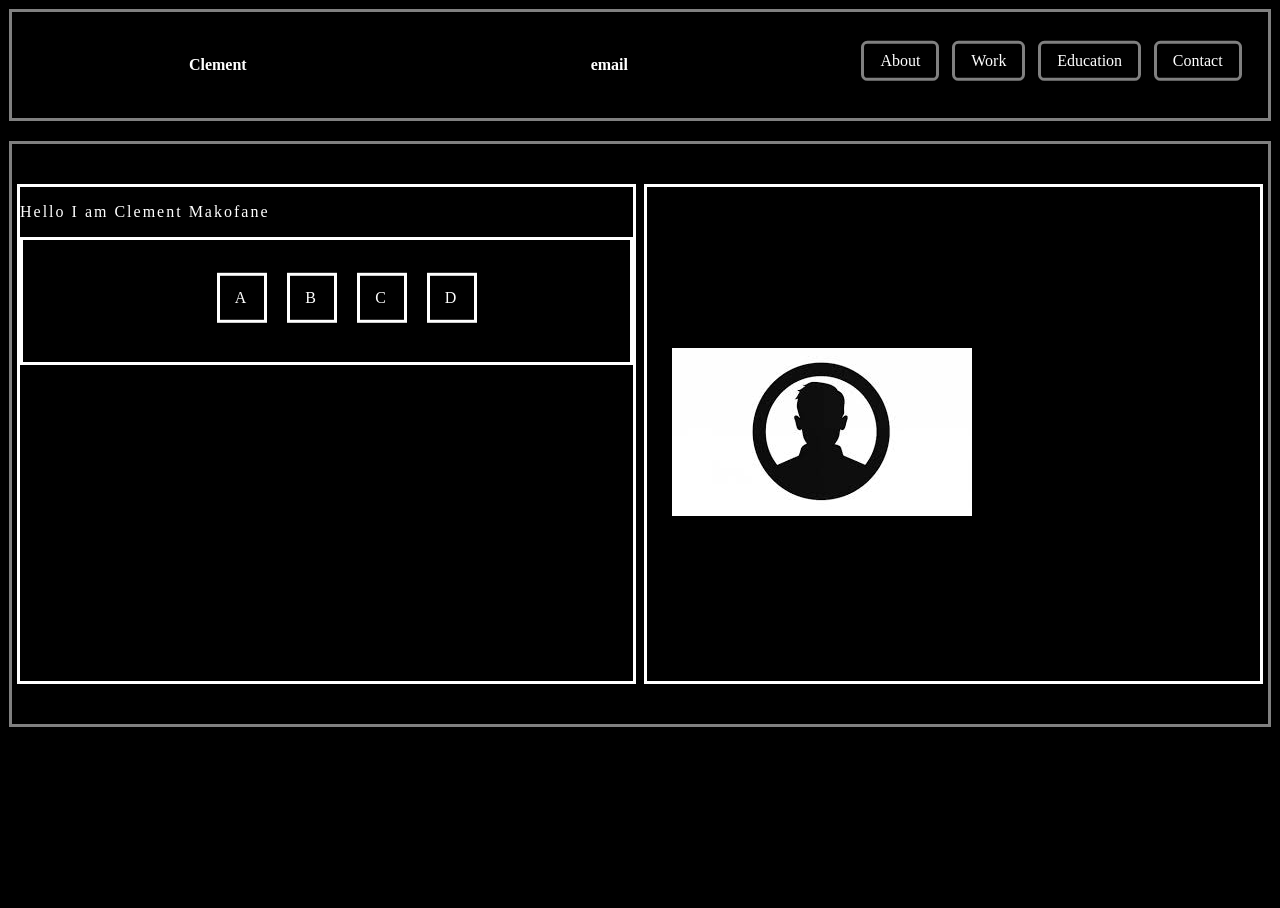
==== pages/index.html @ 089e1543 "updates" ====
<!DOCTYPE html>
<html lang="en">
<head>
    <meta charset="UTF-8">
    <meta name="viewport" content="width=device-width, initial-scale=1.0">
    <link rel="stylesheet" href="/styling/style.css">
    <title>Portfolio&VerticalBar; Home</title>
</head>
<body>
    <!-- Creating a portfolio -->
     <header class="header" id="header">
        <div class="navigations">
            <a id="logo-link" href="">
                <h4>Clement</h4>
            </a>
            <a id="email-link" href="">
                <h4 >email</h4>
            </a>
            <nav id="nav-links">
                <ul>
                    <li><a href="">About</a></li>
                    <li><a href="">Work</a></li>
                    <li><a href="">Education</a></li>
                    <li><a href="">Contact</a></li>
                </ul>
                <img src="" alt="">
            </nav>
            <img src="" alt="">
        </div>
        <div  class="description">
            <div class="left-description">
                <p>
                    <span class="namsdescrip">
                        Hello I am <span class="myName">Clement Makofane</span>
                    </span>
                </p>
                <div class="tech-stack">
                    <ul>
                        <li><a href="">A</a></li>
                        <li><a href="">B</a></li>
                        <li><a href="">C</a></li>
                        <li><a href="">D</a></li>

                    </ul>                   
                </div>
            </div>
            <div class="profiles">
                <img class="profileImage" src="/images/Profile.jpg" alt="proffesional picture of me">
            </div>
       </div>
     </header>
    <script src="/Scripting/script.js"></script>
</body>
</html>
---- styling/style.css ----
* {
    box-sizing: border-box;
}

body {
    /* background:linear-gradient(to bottom, #282626, #000000, #282626); */
    background-color: #000000;
    height: 100vh;
    color: white;
    margin: 0;
    padding: 0;
    font-weight: 200;
    font-family: 'Times New Roman', Times, serif;
    box-sizing: border-box;
    /* transition: all 1s; */
}

/* === SEMATIC LINKS=== */
a {
    color: #fff;
    text-decoration: none;
}


/*=== HEADER  ===*/
.header {
    margin: 0.5em;
    padding: 1px;
    display: block;
}

.navigations {
    display: flex;
    gap: 20px;
    justify-content: center;
    align-items: center;
    box-sizing: border-box;
    border: solid #808080 0.2em;
}
#logo-link, #email-link, #nav-links{
    flex: 1;
    box-sizing: border-box;
    text-align: center;
    /* border: solid #808080 0.2em; */
}
#logo-link {
    padding-left: 20px;
}

#nav-links ul{
    display: flex;
    /* border: solid #808080 0.2em; */
    margin-top: 2em;
    list-style: none;
}
#nav-links ul li {
    box-sizing: border-box;
    border: solid #808080 0.2em;
    border-radius: 0.4em;
    padding: 0.5em 1em;
    margin: 0em 0.4em;
    animation: UpandDown 3s ease-in-out infinite alternate-reverse both;
}
#nav-links ul li:hover {
    background-color: #808080;
    border: solid #ffffff 0.2em;
}

.description {
    display: flex;
    gap: 0.5em;
    justify-content: center;
    align-items: center;
    border: solid #808080 0.2em;
    margin-top: 20px;
    padding: 20px 5px;
}
.left-description {
    flex: 1;
    text-align: justify;
    box-sizing: border-box;
    letter-spacing: 2px;
    border: solid #ffffff 0.2em;
    margin: 20px 0px;
     height: 500px;
}
.profiles {
    flex: 1;
    align-content: center;
    align-items: center;
    justify-items: center;
    box-sizing: border-box;
    height: 500px;
    width: 310px;
    border: solid #ffffff 0.2em;
}
.profiles img {
    margin: 0px 25px;
}

.tech-stack {
    border: solid #ffffff 0.2em;
    text-align: center;
    padding: 20px;
}
.tech-stack ul {
    display: flex;
    gap: 20px;
    justify-content:center;
}

.tech-stack li {
    list-style: none;
    align-content: center;
    width: 50px;
    height: 50px;
    border: solid #ffffff 0.2em;
    animation: UpandDown 1s ease-in-out infinite alternate-reverse both;
}

/* MMedia and Animations */
@keyframes UpandDown {
    0% {
        transform: translateY(-0.2em);
        transition:all 0.4s;
    }
    100% {
        transform: translateY(0.2em);
        transition:all 0.4s;
    }
}
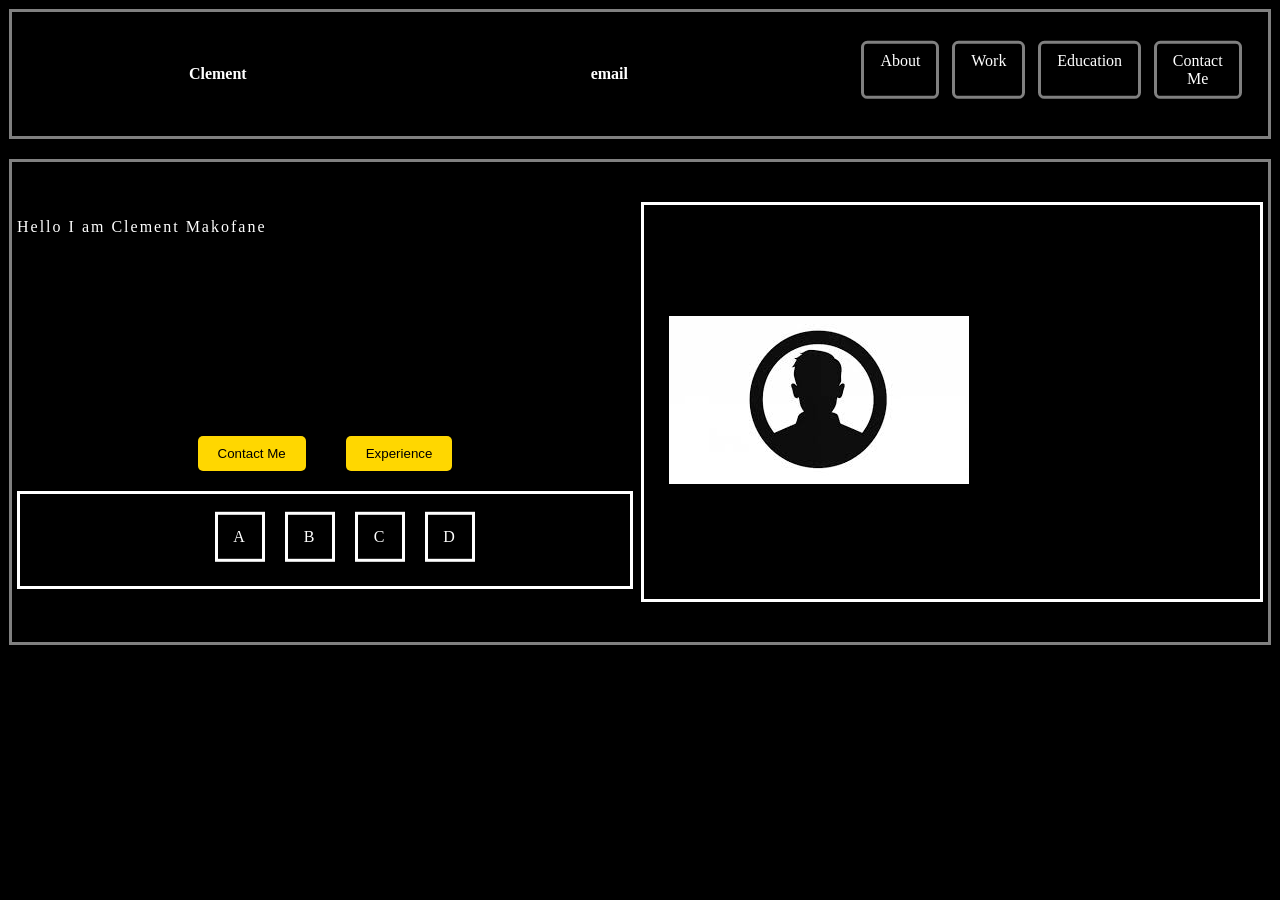
==== commit 6c72cc1a: "adding buttons on header tag" ====
--- a/pages/index.html
+++ b/pages/index.html
@@ -21,7 +21,7 @@
                     <li><a href="">About</a></li>
                     <li><a href="">Work</a></li>
                     <li><a href="">Education</a></li>
-                    <li><a href="">Contact</a></li>
+                    <li><a href="">Contact Me</a></li>
                 </ul>
                 <img src="" alt="">
             </nav>
@@ -34,6 +34,14 @@
                         Hello I am <span class="myName">Clement Makofane</span>
                     </span>
                 </p>
+                <div class="contacts">
+                    <a href="" class="contact-tag">
+                        <button>Contact Me</button>
+                    </a>
+                    <a href="" class="experince-tag">
+                        <button>Experience</button>
+                    </a>
+                </div>
                 <div class="tech-stack">
                     <ul>
                         <li><a href="">A</a></li>
@@ -41,8 +49,9 @@
                         <li><a href="">C</a></li>
                         <li><a href="">D</a></li>
 
-                    </ul>                   
+                    </ul>                
                 </div>
+                
             </div>
             <div class="profiles">
                 <img class="profileImage" src="/images/Profile.jpg" alt="proffesional picture of me">
--- a/styling/style.css
+++ b/styling/style.css
@@ -5,7 +5,7 @@
 body {
     /* background:linear-gradient(to bottom, #282626, #000000, #282626); */
     background-color: #000000;
-    height: 100vh;
+    height: 90vh;
     color: white;
     margin: 0;
     padding: 0;
@@ -36,6 +36,7 @@
     align-items: center;
     box-sizing: border-box;
     border: solid #808080 0.2em;
+    margin-bottom: 0em;
 }
 #logo-link, #email-link, #nav-links{
     flex: 1;
@@ -80,17 +81,32 @@
     text-align: justify;
     box-sizing: border-box;
     letter-spacing: 2px;
-    border: solid #ffffff 0.2em;
+    /* border: solid #ffffff 0.2em; */
     margin: 20px 0px;
-     height: 500px;
+     height: 400px;
 }
+.contacts {
+    width: 100%;
+    margin-top: 200px;
+    display: flex;
+    justify-content: center;
+    gap: 40px
+}
+.contact-tag button, .experince-tag button  {
+    padding: 10px 20px;
+    background: gold;
+    border: none;
+    border-radius: 5px;
+    margin-bottom: 20px;
+}
+
 .profiles {
     flex: 1;
     align-content: center;
     align-items: center;
     justify-items: center;
     box-sizing: border-box;
-    height: 500px;
+    height: 400px;
     width: 310px;
     border: solid #ffffff 0.2em;
 }
@@ -101,7 +117,7 @@
 .tech-stack {
     border: solid #ffffff 0.2em;
     text-align: center;
-    padding: 20px;
+    padding: 5px 20px;
 }
 .tech-stack ul {
     display: flex;
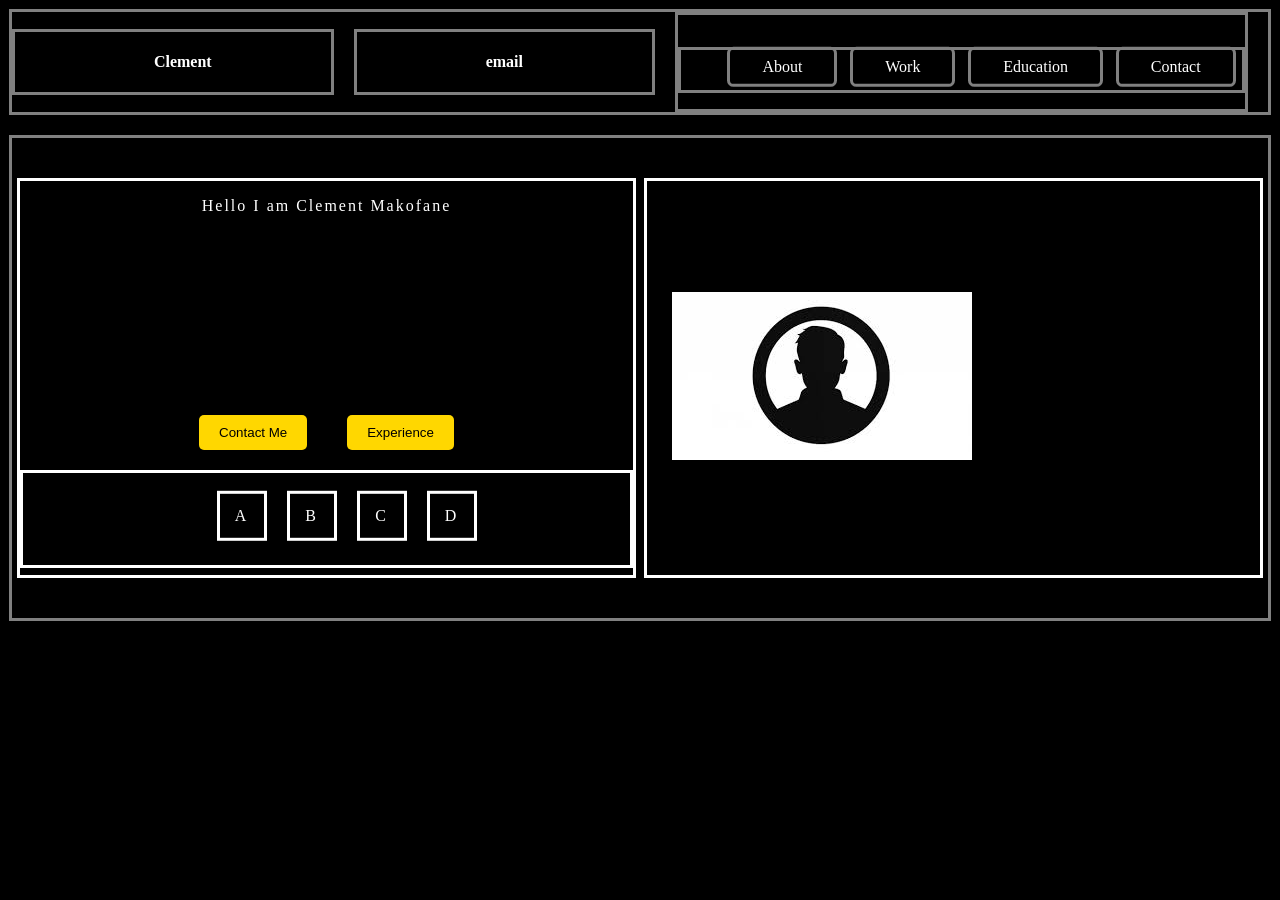
==== commit 9bf522a6: "cha" ====
--- a/pages/index.html
+++ b/pages/index.html
@@ -21,7 +21,7 @@
                     <li><a href="">About</a></li>
                     <li><a href="">Work</a></li>
                     <li><a href="">Education</a></li>
-                    <li><a href="">Contact Me</a></li>
+                    <li><a href="">Contact</a></li>
                 </ul>
                 <img src="" alt="">
             </nav>
--- a/styling/style.css
+++ b/styling/style.css
@@ -40,9 +40,9 @@
 }
 #logo-link, #email-link, #nav-links{
     flex: 1;
-    box-sizing: border-box;
+    /* box-sizing: border-box; */
     text-align: center;
-    /* border: solid #808080 0.2em; */
+    border: solid #808080 0.2em;
 }
 #logo-link {
     padding-left: 20px;
@@ -50,17 +50,20 @@
 
 #nav-links ul{
     display: flex;
-    /* border: solid #808080 0.2em; */
+    border: solid #808080 0.2em;
     margin-top: 2em;
     list-style: none;
 }
 #nav-links ul li {
-    box-sizing: border-box;
+    box-sizing:content-box;
     border: solid #808080 0.2em;
     border-radius: 0.4em;
-    padding: 0.5em 1em;
+    padding: 0.5em 2em;
     margin: 0em 0.4em;
     animation: UpandDown 3s ease-in-out infinite alternate-reverse both;
+}
+#nav-links img {
+    display: none;
 }
 #nav-links ul li:hover {
     background-color: #808080;
@@ -81,9 +84,12 @@
     text-align: justify;
     box-sizing: border-box;
     letter-spacing: 2px;
-    /* border: solid #ffffff 0.2em; */
+    border: solid #ffffff 0.2em;
     margin: 20px 0px;
      height: 400px;
+}
+.left-description p {
+    text-align: center;
 }
 .contacts {
     width: 100%;
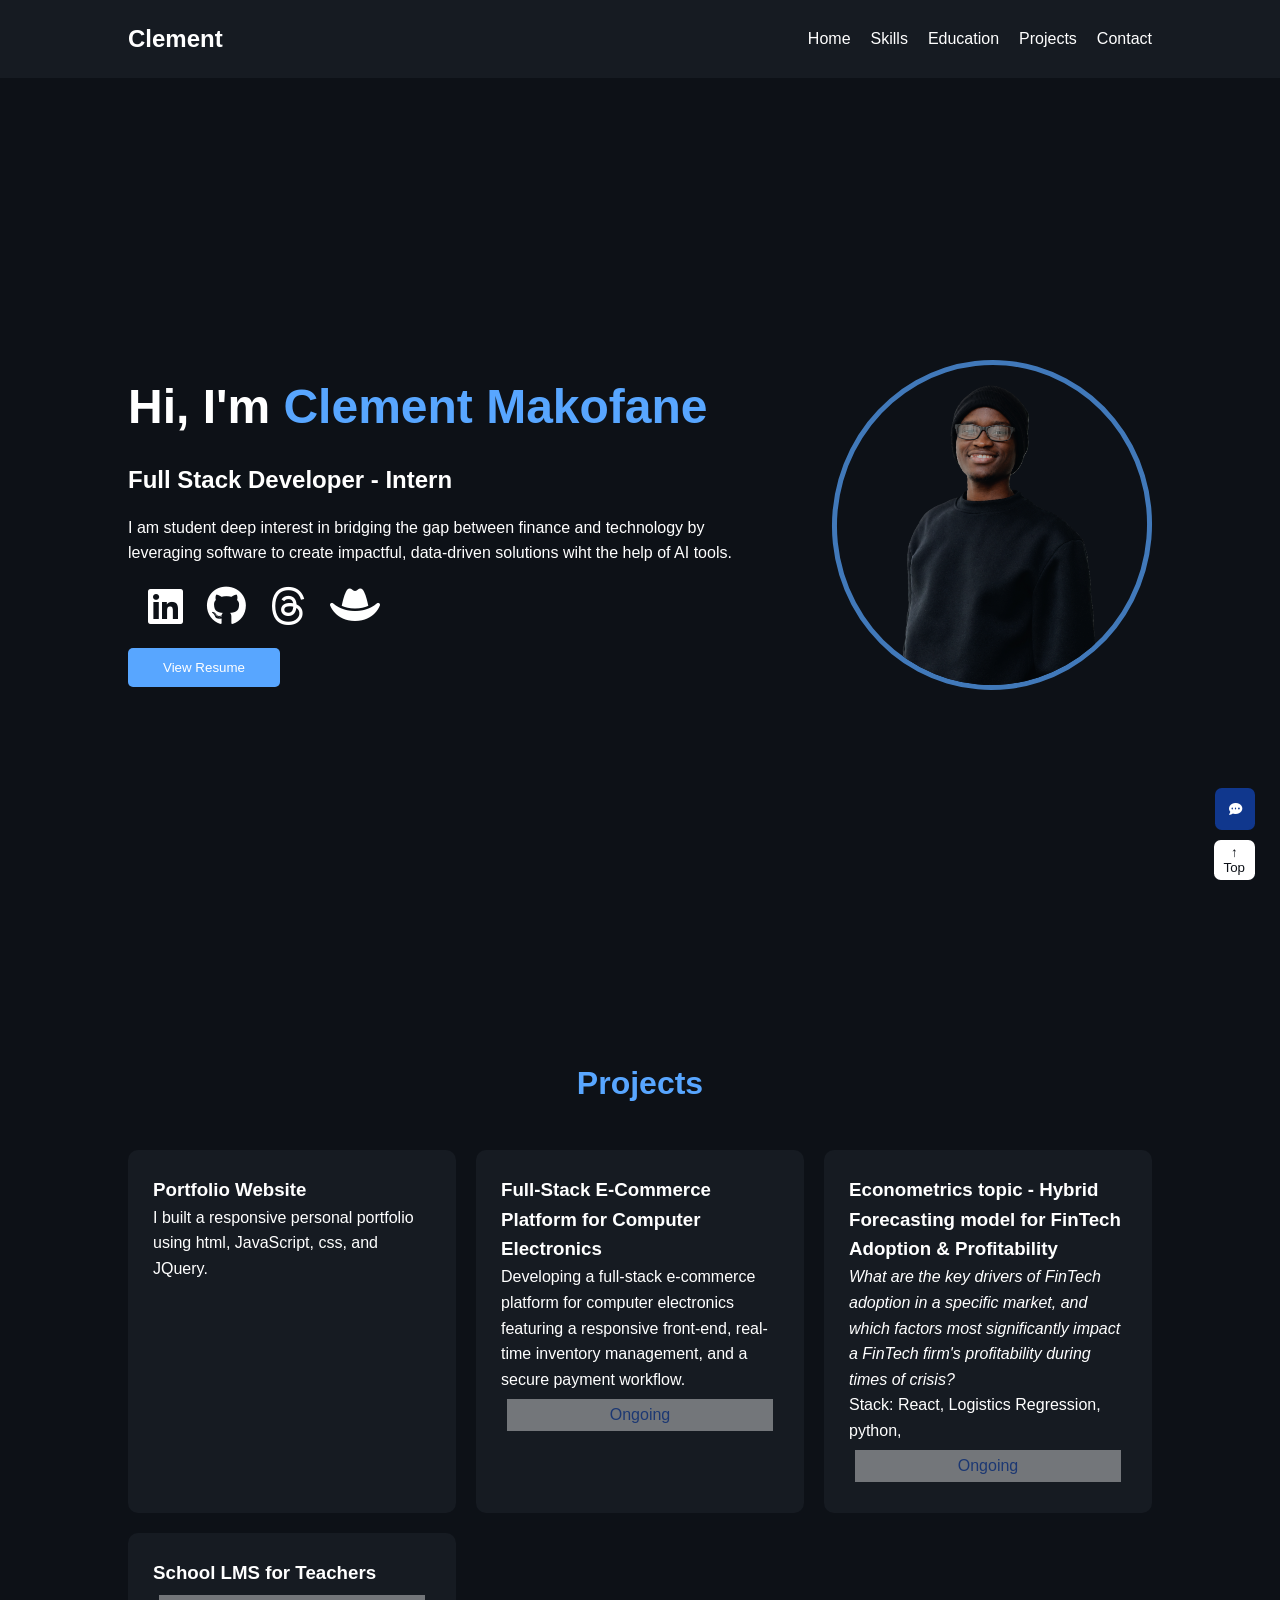
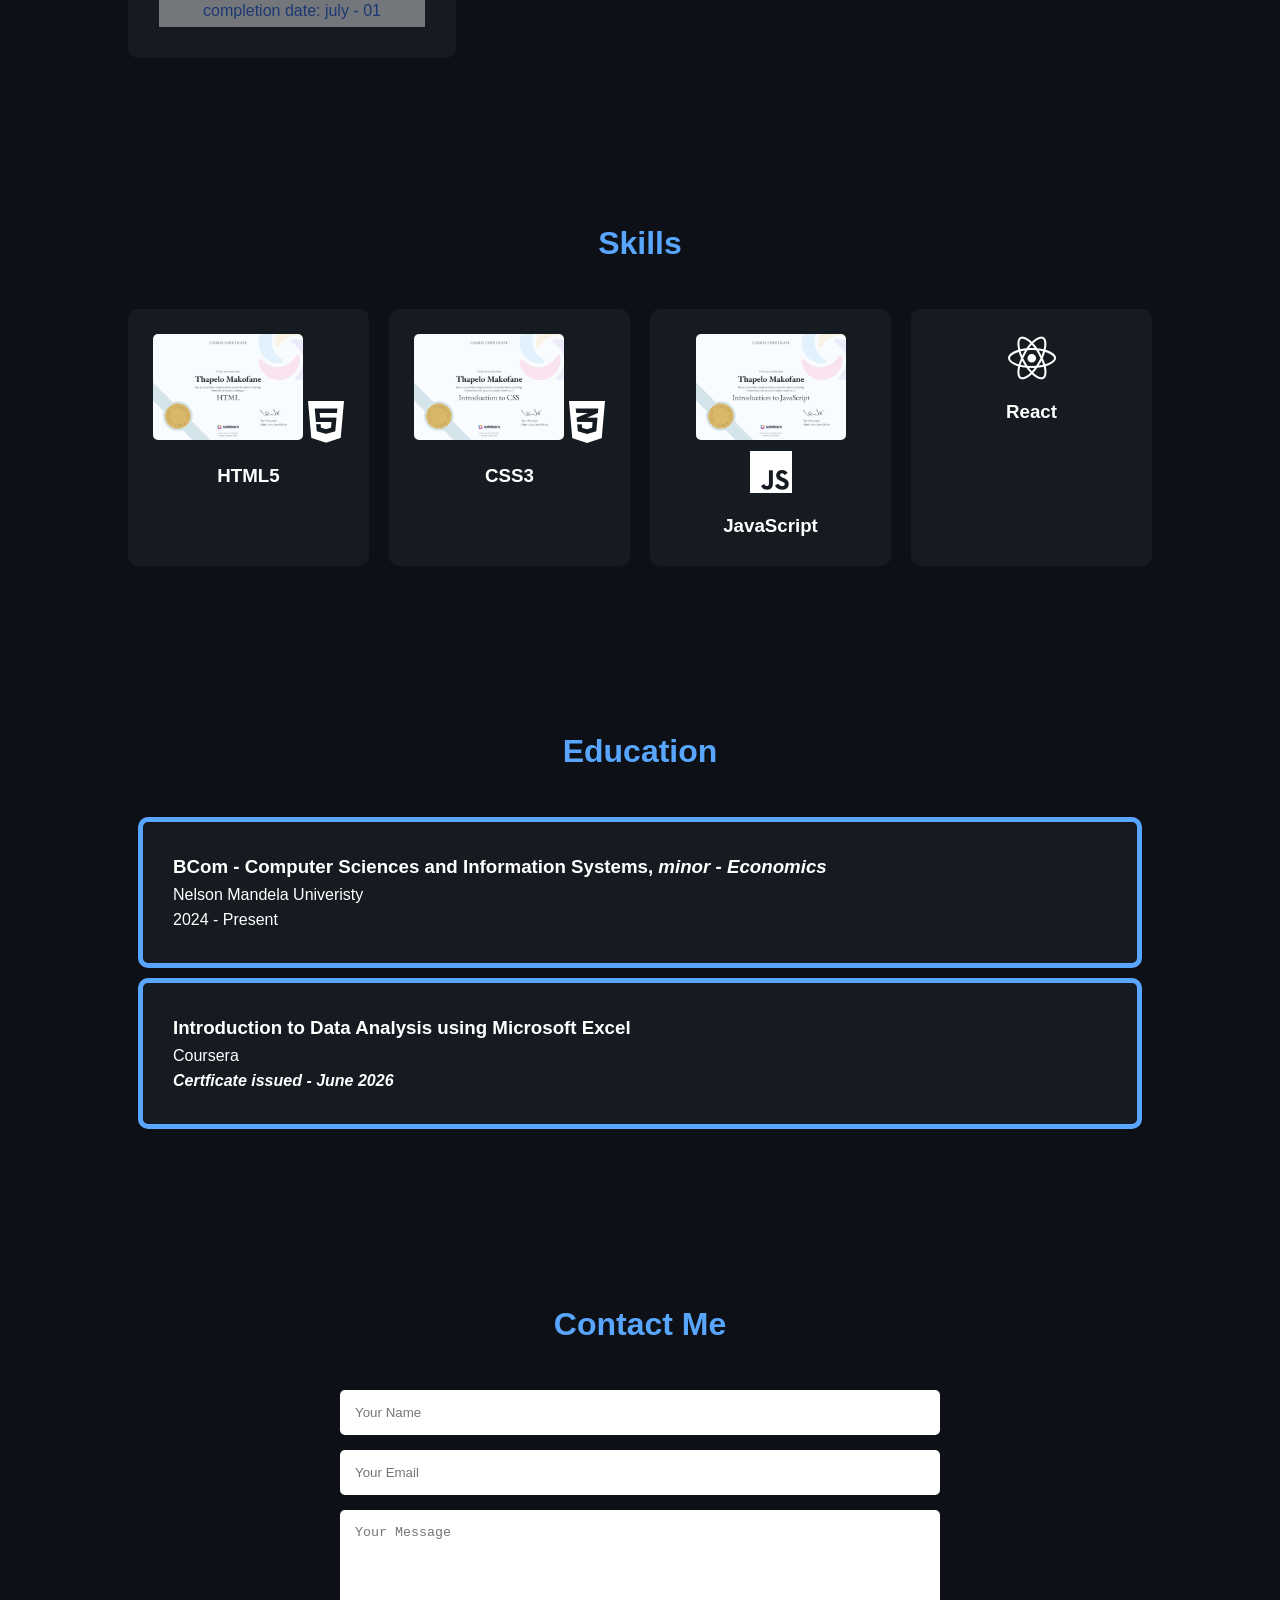
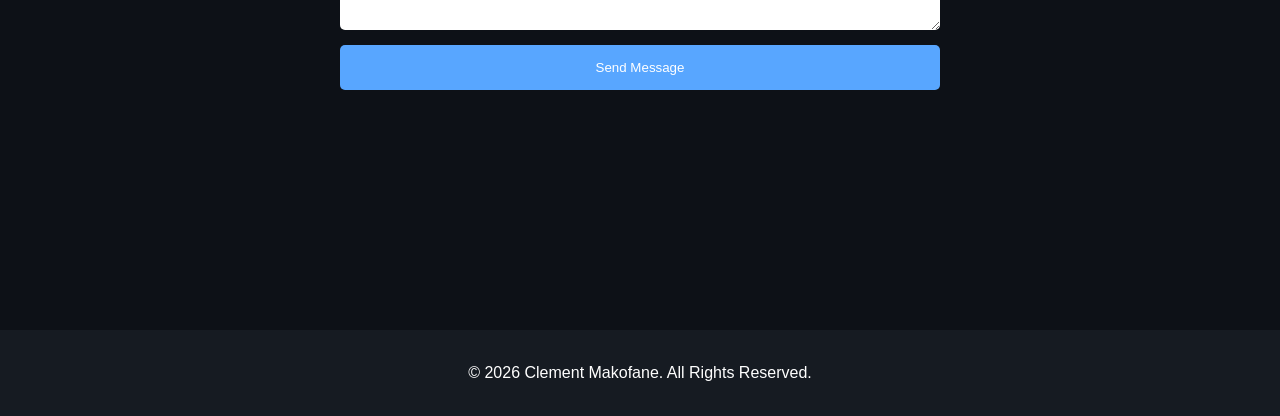
==== commit 5d5e0066: "Initial commit - Fresh start" ====
--- a/pages/index.html
+++ b/pages/index.html
@@ -1,63 +1,275 @@
 <!DOCTYPE html>
 <html lang="en">
 <head>
+    <!-- ========================================
+         META DATA
+    ========================================= -->
     <meta charset="UTF-8">
     <meta name="viewport" content="width=device-width, initial-scale=1.0">
     <link rel="stylesheet" href="/styling/style.css">
-    <title>Portfolio&VerticalBar; Home</title>
+    <link rel="stylesheet" href="https://cdnjs.cloudflare.com/ajax/libs/font-awesome/6.7.2/css/all.min.css">
+    <title>Clement Makofane | Portfolio</title>
+    
 </head>
-<body>
-    <!-- Creating a portfolio -->
-     <header class="header" id="header">
-        <div class="navigations">
-            <a id="logo-link" href="">
-                <h4>Clement</h4>
+<body class="top">
+    <header class="header">
+
+        <nav class="navbar">
+
+            <div class="logo">
+                Clement
+            </div>
+
+            <ul class="nav-links">
+                <li><a href="#hero">Home</a></li>
+                <li><a href="#skills">Skills</a></li>
+                <li><a href="#education">Education</a></li>
+                <li><a href="#projects">Projects</a></li>
+                <li><a href="#contact">Contact</a></li>
+            </ul>
+
+        </nav>
+
+    </header>
+
+
+    <!-- == HERO SECTION == -->
+    <section id="hero" class="hero">
+
+        <div class="hero-content">
+
+            <div class="hero-text">
+
+                <h1>
+                    Hi, I'm
+                    <span>Clement Makofane</span>
+                </h1>
+
+                <h2>Full Stack Developer - Intern</h2>
+
+                <p>
+                    I am student deep interest in bridging the gap between finance and technology by leveraging software to create impactful, data-driven solutions wiht the help of AI tools.
+                </p>
+
+                <div class="social-links">
+                        
+                    <a href="https://www.linkedin.com/in/makofaneclement">
+                    <i class="fa-brands fa-linkedin"></i>
+                    </a>
+                    <a href="https://github.com/Clemthap" target="_parent">
+                        <i class="fa-brands fa-github"></i>
+                    </a>
+
+                    <a href="https://www.threads.com/@mc_teepee">
+                        <i class="fa-brands fa-threads"></i>
+                    </a>
+                    <a href="https://tryhackme.com/p/TeaPee" target="_parent">
+                        <i class="fa-solid fa-hat-cowboy"></i>
+                    
+                    </a>
+
+                </div>
+
+                <div class="hero-buttons">
+                    <a class="btnDownLoad">
+                        <button>View Resume</button>
+                    </a>
+
+                    <!-- <a href="#projects">
+                        <button>View Projects</button>
+                    </a> -->
+                </div>
+
+            </div>
+
+            <div class="hero-image">
+                <img src="/images/ProfilePic_wb.PNG" alt="Profile Picture">
+            </div>
+
+        </div>
+
+    </section>
+
+    <!-- == PROJECTS SECTION == -->
+    <section id="projects">
+
+        <h2 class="section-title">Projects</h2>
+
+        <div class="projects-grid">
+
+            <div class="project-card">
+
+                <h3>Portfolio Website</h3>
+
+                <p>
+                    I built a responsive personal portfolio using 
+                    html, JavaScript, css, and JQuery.
+                </p>
+                <img src="/images/" alt="">
+                <!-- <p>Ongoing</p> -->
+            </div>
+
+            <div class="project-card">
+
+                <h3>Full-Stack E-Commerce Platform for Computer Electronics</h3>
+
+                <p>
+                    Developing a full-stack e-commerce platform for computer electronics featuring a responsive front-end, real-time inventory management, and a secure payment workflow.
+                </p>
+                <p>Ongoing</p>
+
+            </div>
+
+            <div class="project-card">
+
+                <h3>Econometrics topic -  Hybrid Forecasting model for FinTech Adoption & Profitability</h3>
+
+
+                <p>
+                    <i>What are the key drivers of FinTech adoption in a specific market, and which factors most significantly impact a FinTech firm's profitability during times of crisis?</i>
+                    <br>Stack: React, Logistics Regression, python,
+                </p>
+
+                <p>Ongoing</p>
+            </div>
+            <div class="project-card">
+                <h3>School LMS for Teachers</h3>
+                <p></p>
+                <p>
+                    completion date: july &hyphen; 01
+                </p>
+            </div>
+        </div>
+
+    </section>
+
+
+    <!-- == SKILLS SECTION == -->
+    <section id="skills">
+
+        <h2 class="section-title">Skills</h2>
+        <!-- <h4 class="section-by-kill">Technical Skills</h4> -->
+        <div class="skills-grid">
+            <div class="skill-card">
+                <img src="/images/html.png" alt="">
+                <i class="fa-brands fa-html5"></i>
+                <h3>HTML5</h3>
+            </div>
+
+            <div class="skill-card">
+                 <img src="/images/introCss.png" alt="">
+                <i class="fa-brands fa-css3-alt"></i>
+                <h3>CSS3</h3>
+            </div>
+
+            <div class="skill-card">
+                 <img src="/images/intro-javaScript.png" alt="">
+                <i class="fa-brands fa-js"></i>
+                <h3>JavaScript</h3>
+            </div>
+
+            <div class="skill-card">
+                <i class="fa-brands fa-react"></i>
+                <h3>React</h3>
+            </div>
+
+            <div class="skill-card" style="display: none;">
+                <i class="fa-brands fa-github"></i>
+                <h3>GitHub</h3>
+            </div>
+        </div>
+
+    </section>
+
+
+    <!-- == EDUCATION SECTION == -->
+    <section id="education">
+
+        <h2 class="section-title">Education</h2>
+
+        <div class="card">
+
+            <h3>BCom &hyphen; Computer Sciences and Information Systems, <i>minor - Economics</i></h3>
+            <p>
+                Nelson Mandela Univeristy 
+            </p>
+
+            <p>
+                2024 - Present
+            </p>
+            
+        </div>
+        <div class="card">
+
+            <h3>Introduction to Data Analysis using Microsoft Excel</h3>
+            <a href="https://www.coursera.org/account/accomplishments/records/GVTAS8W2ZGK1">
+                <p>
+                    Coursera 
+                    <h4><i>Certficate issued - June 2026</i></h4>
+                </p>
+
             </a>
-            <a id="email-link" href="">
-                <h4 >email</h4>
-            </a>
-            <nav id="nav-links">
-                <ul>
-                    <li><a href="">About</a></li>
-                    <li><a href="">Work</a></li>
-                    <li><a href="">Education</a></li>
-                    <li><a href="">Contact</a></li>
-                </ul>
-                <img src="" alt="">
-            </nav>
-            <img src="" alt="">
-        </div>
-        <div  class="description">
-            <div class="left-description">
-                <p>
-                    <span class="namsdescrip">
-                        Hello I am <span class="myName">Clement Makofane</span>
-                    </span>
-                </p>
-                <div class="contacts">
-                    <a href="" class="contact-tag">
-                        <button>Contact Me</button>
-                    </a>
-                    <a href="" class="experince-tag">
-                        <button>Experience</button>
-                    </a>
-                </div>
-                <div class="tech-stack">
-                    <ul>
-                        <li><a href="">A</a></li>
-                        <li><a href="">B</a></li>
-                        <li><a href="">C</a></li>
-                        <li><a href="">D</a></li>
-
-                    </ul>                
-                </div>
-                
-            </div>
-            <div class="profiles">
-                <img class="profileImage" src="/images/Profile.jpg" alt="proffesional picture of me">
-            </div>
-       </div>
-     </header>
-    <script src="/Scripting/script.js"></script>
+        </div>
+    </section>
+
+
+
+
+    <!-- == CONTACT SECTION == -->
+    <section id="contact">
+
+        <h2 class="section-title">Contact Me</h2>
+
+        <form id="contactForm" action="f"  method="post" enctype="text/plain"  novalidate>
+
+            <input
+                type="text"
+                placeholder="Your Name"
+                required>
+
+            <input
+                type="email"
+                placeholder="Your Email"
+                required>
+
+            <textarea
+                rows="6"
+                placeholder="Your Message"
+                required></textarea>
+
+                <button type="submit">
+                    Send Message
+                </button>
+
+        </form>
+
+    </section>
+    <section>
+        <a href=""> <button id="btnBot"><i class="fa-solid fa-comment-dots"></i></button></a>
+
+        <a href="#top"><button id="btnTop"><b>&uparrow;</b><br> Top</button></a>
+    </section>
+
+    <!-- == ABOUT SECTION == -->
+    <!-- <section id="experience">
+
+        <h2 class="section-title">Experience</h2>
+        <div class="card">
+            <h3></h3>
+        </div>
+
+    </section>
+ -->
+
+
+    <!-- == FOOTER SECTION == -->
+    <footer>
+
+        <p>
+            © 2026 Clement Makofane. All Rights Reserved.
+        </p>
+
+    </footer>
+    <script src="/Scripting/script.css"></script>
 </body>
 </html>
--- a/styling/style.css
+++ b/styling/style.css
@@ -1,153 +1,379 @@
-* {
-    box-sizing: border-box;
-}
-
-body {
-    /* background:linear-gradient(to bottom, #282626, #000000, #282626); */
-    background-color: #000000;
-    height: 90vh;
-    color: white;
-    margin: 0;
-    padding: 0;
-    font-weight: 200;
-    font-family: 'Times New Roman', Times, serif;
-    box-sizing: border-box;
-    /* transition: all 1s; */
-}
-
-/* === SEMATIC LINKS=== */
-a {
+*{
+    margin:0;
+    padding:0;
+    box-sizing:border-box;
+}
+
+html{
+    scroll-behavior:smooth;
+    position: relative;
+}
+
+body{
+    background:#0d1117;
+    color:white;
+    font-family:Arial, Helvetica, sans-serif;
+    line-height:1.6;
+}
+/* body {
+    background:#0d1117;
+    /* opacity: ; 
+} */
+
+section{
+    padding:80px 10%;
+    transition: 2s;
+    /* transform-style: preserve-3d; */
+    /* animation: fade-section-in 300s forwards; */
+    /* timeline-trigger: --trigger view entry 100% exit 0%;
+    animation-trigger: --trigger play-forward play-backwards; */
+}
+@keyframes fade-section-in {
+    0% {
+        opacity: 0.5;
+    }
+    100% {
+        opacity: 1;
+    }
+} 
+
+/* hero section */
+.section-title{
+    text-align:center;
+    margin-bottom:40px;
+    font-size:2rem;
+    color:#58a6ff;
+}
+
+.navbar{
+    display:flex;
+    justify-content:space-between;
+    align-items:center;
+    padding:20px 10%;
+    background:#161b22;
+    position:sticky;
+    top:0;
+    z-index:100;
+}
+
+.logo{
+    font-size:1.5rem;
+    font-weight:bold;
+}
+
+.nav-links{
+    display:flex;
+    gap:20px;
+    list-style:none;
+}
+
+.nav-links a{
+    text-decoration:none;
+    color:white;
+    transition:.3s;
+}
+
+.nav-links a:hover{
+    color:#58a6ff;
+    transform: translateY(-1.5px);
+}
+
+.hero{
+    min-height:100vh;
+    display:flex;
+    align-items:center;
+}
+
+.hero-content{
+    display:flex;
+    align-items:center;
+    justify-content:space-between;
+    gap:50px;
+    width:100%;
+}
+
+.hero-text{
+    flex:1;
+}
+
+.hero-text h1{
+    font-size:3rem;
+}
+
+.hero-text span{
+    color:#58a6ff;
+}
+
+.hero-text h2{
+    margin:15px 0;
+}
+
+.hero-image img{
+    width:320px;
+    border-radius:50%;
+    border:5px solid #58a6ff;
+    animation: picturescaling 5s ease-in-out  infinite alternate both;
+    opacity: 0.7;
+}
+.hero-image img:hover {
+    opacity: 1;
+}
+
+@keyframes picturescaling {
+    0% {
+        /* transform: translateY(-3px); */
+        transform: rotate(-5deg);
+        transition: all 1s;
+    }
+    100% {
+        /* transform: translateY(3px); */
+        transform: rotate(5deg);
+        transition: all 2s;
+        
+    }
+
+}
+
+.social-links{
+    margin:20px;
+}
+
+.social-links i{
+    color:white;
+    font-size:2.5em;
+    margin-right:20px;
+}
+.social-links a {
+    color: transparent;
+}
+
+.hero-buttons button{
+    padding:12px 35px;
+    margin-right:10px;
+    border:none;
+    border-radius:5px;
+    cursor:pointer;
+    background:#58a6ff;
+    color:white;
+}
+
+/* About section */
+
+.card{
+    /* width: fit-content;
+    padding: 1em; */
+    background:#161b22;
+    padding:30px;
+    border-radius:10px;
+    border: 5px solid #58a6ff;
+    margin: 10px;
+} 
+.card a {
     color: #fff;
     text-decoration: none;
 }
-
-
-/*=== HEADER  ===*/
-.header {
-    margin: 0.5em;
-    padding: 1px;
-    display: block;
-}
-
-.navigations {
-    display: flex;
-    gap: 20px;
-    justify-content: center;
-    align-items: center;
+.card:hover{
+    background:#58a6ff;
+    color: #0d1117;
+    opacity: 0.5;
+}
+
+/* Skills section */
+.skills-grid{
+    display:grid;
+    grid-template-columns:repeat(auto-fit,minmax(180px,1fr));
+    gap:20px;
+}
+
+.skill-card{
+    background:#161b22;
+    padding:25px;
+    text-align:center;
+    border-radius:10px;
+}
+
+.skill-card i{
+    font-size:3rem;
+    color: 5px solid #58a6ff;
+    margin-bottom:15px;
+}
+.skill-card img {
+    box-sizing:border-box;
+    width: 150px;
+    border-radius: 5px;
+}
+.skill-card img:hover {
+    transform: scale(1.5);
+    transition: ease 2s;
+}
+
+/* project section */
+.projects-grid{
+    display:grid;
+    grid-template-columns:repeat(auto-fit,minmax(250px,1fr));
+    gap:20px;
+}
+
+.project-card{
+    background:#161b22;
+    padding:25px;
+    border-radius:10px;
+}
+.project-card p:nth-child(3){
+    color: #2563eb;
+    text-align: center;
+    padding: 0.2em;
+    margin: 0.4em;
+    background-color: white;
+    opacity: 0.4;
+    position: static;
+    bottom: 0;
+    
+    
+}
+.project-card:hover {
+    background-color: #81817c;
+    color: #161b22;
+}
+
+/* contact section */
+form{
+    max-width:600px;
+    margin:auto;
+    display:flex;
+    flex-direction:column;
+    gap:15px;
+}
+
+input, textarea{
+    padding:15px;
+    border:none;
+    border-radius:5px;
+}
+
+form button{
+    padding:15px;
+    border:none;
+    border-radius:5px;
+    background:#58a6ff;
+    color:white;
+    cursor:pointer;
+}
+
+footer{
+    text-align:center;
+    padding:30px;
+    background:#161b22;
+}
+
+@media(max-width:768px){
+    .logo {
+        display: none;
+    }
+    .header {
+        position:sticky;
+        top: 0;
+        z-index:1000;
+        box-shadow: 0 2px 4px rgba(0,0,0,0.1);
+    }
+    .navbar {
+        border-bottom-left-radius: 50%;
+        border-bottom-right-radius: 50%;
+        padding-bottom: 0.6em ;
+        border-bottom:solid #10378d 0.5em;
+    }
+    .navbar:hover {
+        background-color: #58a6ff;
+        opacity: 0.9;
+    }
+    .nav-links a:hover {
+        color: #0d1117;
+    }
+    .hero-image img {
+        width:200px;
+        border-radius:20%;
+        animation: float 1s ease-in-out  infinite alternate both;
+    }
+    @keyframes float {
+    0% {
+        transform: translateY(-5px);
+        /* transform: rotate(5deg); */
+        transition: all 1s;
+        box-shadow: -2px 2px 5px #58a6ff;
+    }
+    100% {
+        transform: translateY(5px);
+        /* transform: rotate(5deg); */
+        transition: all 2s;
+        box-shadow: 2px -2px 5px #58a6ff;
+    }}
+    
+
+    .hero-content{
+        flex-direction:column-reverse;
+        text-align:center;
+    }
+
+    .navbar{
+        flex-direction:column;
+        gap:15px;
+    }
+
+    .nav-links{
+        flex-wrap:wrap;
+        justify-content:center;
+    }
+}
+
+/* TypingEffect.css */
+.typing-text {
+  display: inline-block;
+}
+
+.cursor {
+  display: inline-block;
+  width: 2px;
+  margin-left: 2px;
+  background-color: #2563eb;
+  animation: blink 0.7s step-end infinite;
+}
+
+@keyframes blink {
+  0%, 100% { opacity: 1; }
+  50% { opacity: 0; }
+}
+
+#btnTop {
+    position: fixed;
+    border: none;
+    background-color: #FFF;
+    color: #0d1117;
+    padding: 5px 10px;
+    border-radius: 0.5em;
+    bottom:20px;
+    right: 25px;
+}
+#btnBot {
+    position: fixed;
+    border: none;
+    background-color: #10378d;
+    color: #fff;
+    padding: 1em;
+    border-radius: 0.5em;
+    bottom:70px;
+    right: 25px;
     box-sizing: border-box;
-    border: solid #808080 0.2em;
-    margin-bottom: 0em;
-}
-#logo-link, #email-link, #nav-links{
-    flex: 1;
-    /* box-sizing: border-box; */
-    text-align: center;
-    border: solid #808080 0.2em;
-}
-#logo-link {
-    padding-left: 20px;
-}
-
-#nav-links ul{
-    display: flex;
-    border: solid #808080 0.2em;
-    margin-top: 2em;
-    list-style: none;
-}
-#nav-links ul li {
-    box-sizing:content-box;
-    border: solid #808080 0.2em;
-    border-radius: 0.4em;
-    padding: 0.5em 2em;
-    margin: 0em 0.4em;
-    animation: UpandDown 3s ease-in-out infinite alternate-reverse both;
-}
-#nav-links img {
-    display: none;
-}
-#nav-links ul li:hover {
-    background-color: #808080;
-    border: solid #ffffff 0.2em;
-}
-
-.description {
-    display: flex;
-    gap: 0.5em;
-    justify-content: center;
-    align-items: center;
-    border: solid #808080 0.2em;
-    margin-top: 20px;
-    padding: 20px 5px;
-}
-.left-description {
-    flex: 1;
-    text-align: justify;
-    box-sizing: border-box;
-    letter-spacing: 2px;
-    border: solid #ffffff 0.2em;
-    margin: 20px 0px;
-     height: 400px;
-}
-.left-description p {
-    text-align: center;
-}
-.contacts {
-    width: 100%;
-    margin-top: 200px;
-    display: flex;
-    justify-content: center;
-    gap: 40px
-}
-.contact-tag button, .experince-tag button  {
-    padding: 10px 20px;
-    background: gold;
-    border: none;
-    border-radius: 5px;
-    margin-bottom: 20px;
-}
-
-.profiles {
-    flex: 1;
-    align-content: center;
-    align-items: center;
-    justify-items: center;
-    box-sizing: border-box;
-    height: 400px;
-    width: 310px;
-    border: solid #ffffff 0.2em;
-}
-.profiles img {
-    margin: 0px 25px;
-}
-
-.tech-stack {
-    border: solid #ffffff 0.2em;
-    text-align: center;
-    padding: 5px 20px;
-}
-.tech-stack ul {
-    display: flex;
-    gap: 20px;
-    justify-content:center;
-}
-
-.tech-stack li {
-    list-style: none;
-    align-content: center;
-    width: 50px;
-    height: 50px;
-    border: solid #ffffff 0.2em;
-    animation: UpandDown 1s ease-in-out infinite alternate-reverse both;
-}
-
-/* MMedia and Animations */
-@keyframes UpandDown {
-    0% {
-        transform: translateY(-0.2em);
-        transition:all 0.4s;
-    }
-    100% {
-        transform: translateY(0.2em);
-        transition:all 0.4s;
-    }
-}
+}
+#btnBot i {
+    font-size: 1em;
+}
+#btnBot:hover {
+    color: #10378d;
+    background-color: #fff;
+}
+#btnTop:hover {
+    color: #fff;
+    background-color: #0d1117;
+    border: 2px solid #fff;
+    padding: 3px 8px ;
+}
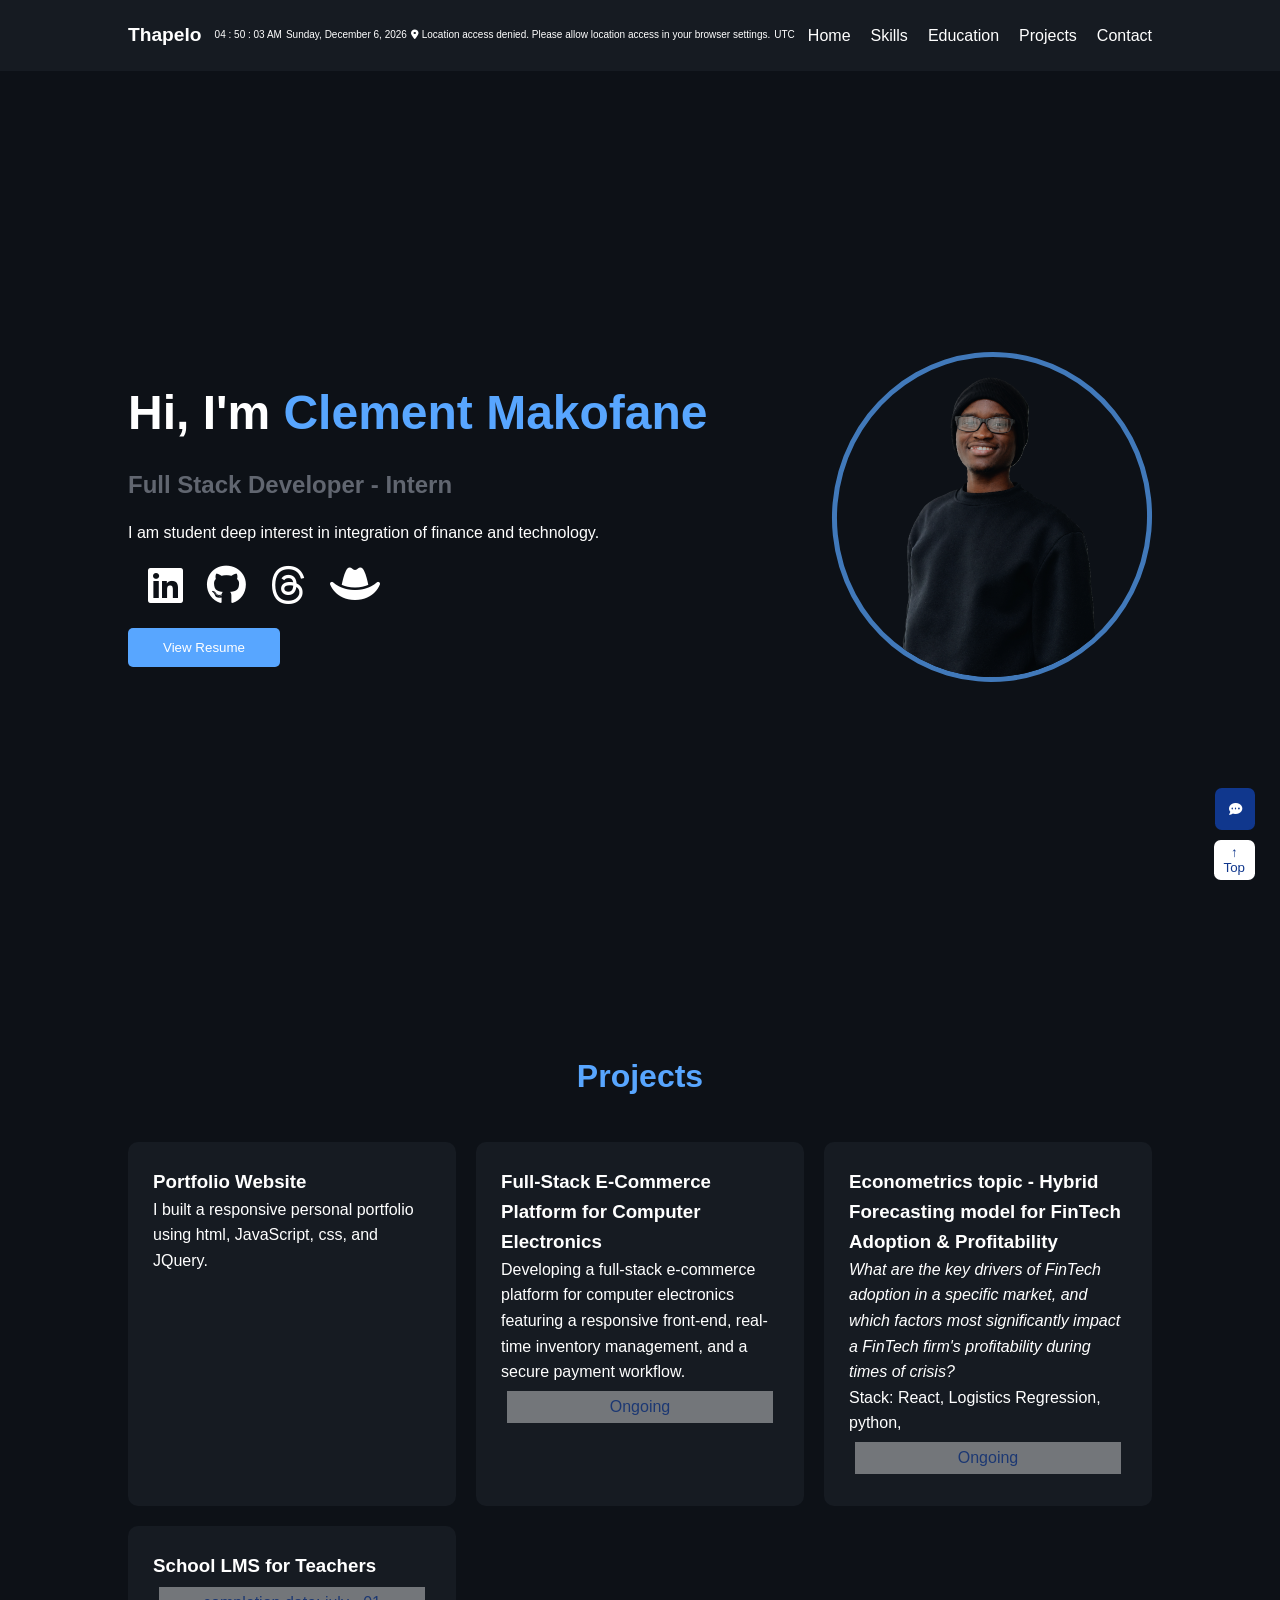
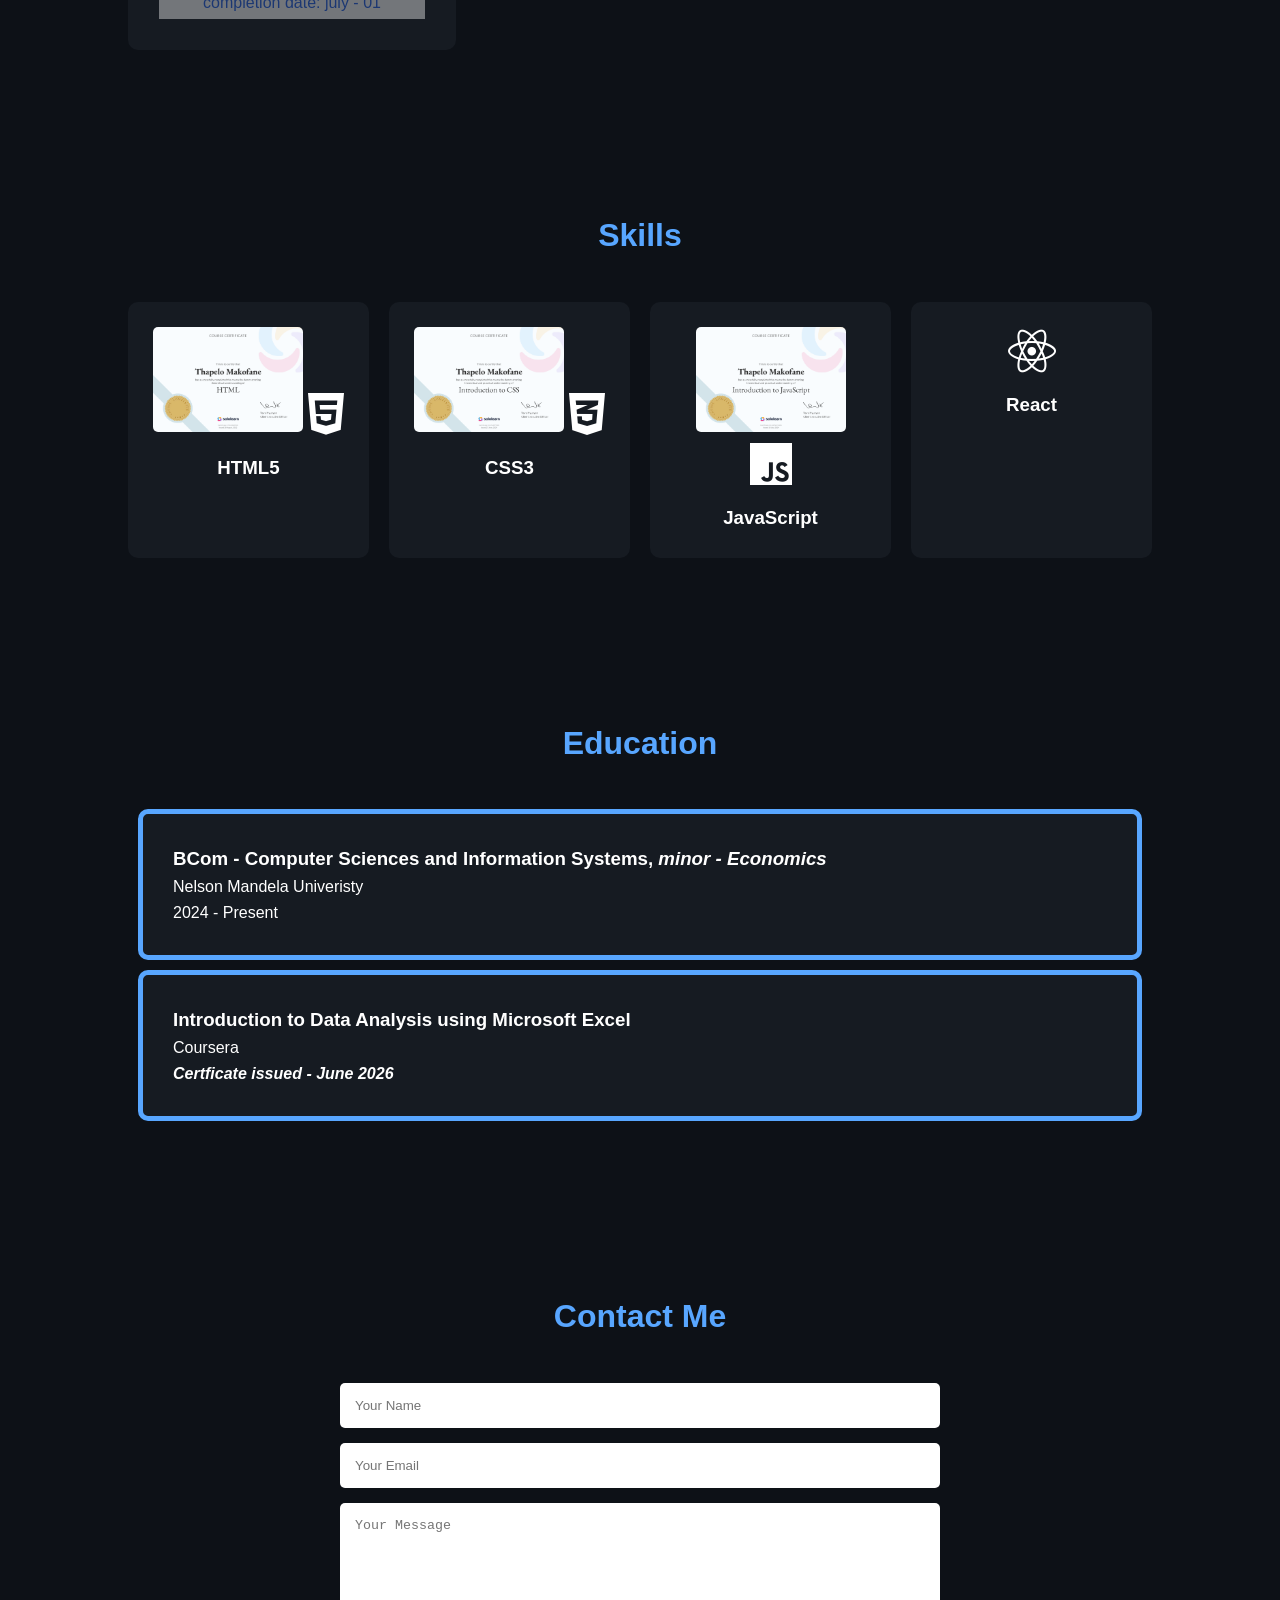
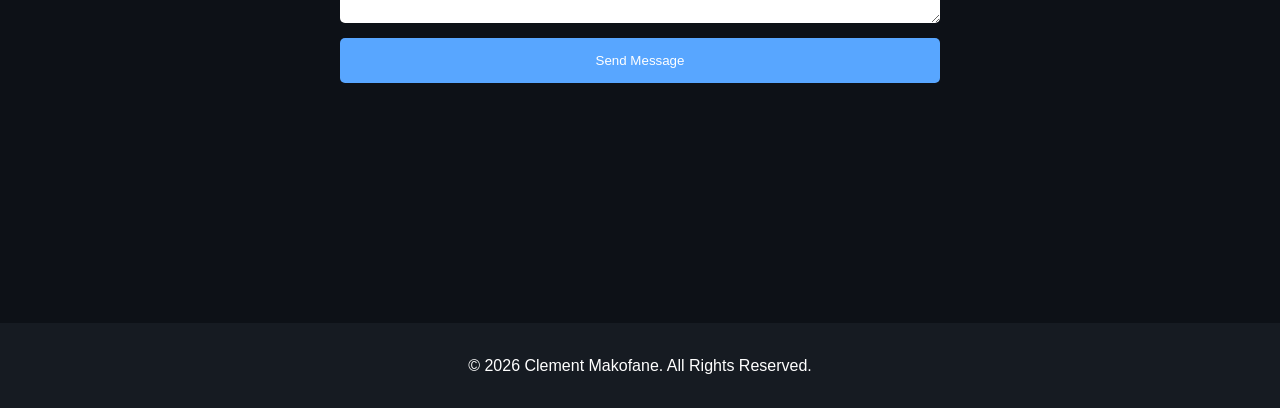
==== commit 8b4e2c22: "adding javascript" ====
--- a/pages/index.html
+++ b/pages/index.html
@@ -17,7 +17,26 @@
         <nav class="navbar">
 
             <div class="logo">
-                Clement
+                Thapelo
+            </div>
+            <!-- <div id="clock-container">
+                <span id="time-display">Loading...</span>
+            </div> -->
+            <div class="clock-wrapper">
+                <div id="clock">
+                    <span id="hours">00</span>
+                    <span class="seperation">:</span>
+                    <span id="minutes">00</span>
+                    <span class="seperation">:</span>
+                    <span id="seconds">00</span>
+                    <span id="ampm">AM</span>
+                </div>
+                <div id="date-display">Loading...</div>
+                <div id="location-display">
+                    <span id="location-icon"><i class="fa-solid fa-location-dot"></i></span>
+                    <span id="location-text">Detection your location</span>
+                </div>
+                <div id="timezone-display"></div>
             </div>
 
             <ul class="nav-links">
@@ -48,7 +67,7 @@
                 <h2>Full Stack Developer - Intern</h2>
 
                 <p>
-                    I am student deep interest in bridging the gap between finance and technology by leveraging software to create impactful, data-driven solutions wiht the help of AI tools.
+                    I am student deep interest in integration of finance and technology.
                 </p>
 
                 <div class="social-links">
@@ -83,7 +102,7 @@
             </div>
 
             <div class="hero-image">
-                <img src="/images/ProfilePic_wb.PNG" alt="Profile Picture">
+                <img src="/images/pictures/ProfilePic_wb.PNG" alt="Profile Picture">
             </div>
 
         </div>
@@ -151,19 +170,19 @@
         <!-- <h4 class="section-by-kill">Technical Skills</h4> -->
         <div class="skills-grid">
             <div class="skill-card">
-                <img src="/images/html.png" alt="">
+                <img src="/images/certificates/html.png" alt="">
                 <i class="fa-brands fa-html5"></i>
                 <h3>HTML5</h3>
             </div>
 
             <div class="skill-card">
-                 <img src="/images/introCss.png" alt="">
+                 <img src="/images/certificates/introCss.png" alt="">
                 <i class="fa-brands fa-css3-alt"></i>
                 <h3>CSS3</h3>
             </div>
 
             <div class="skill-card">
-                 <img src="/images/intro-javaScript.png" alt="">
+                 <img src="/images/certificates/intro-javaScript.png" alt="">
                 <i class="fa-brands fa-js"></i>
                 <h3>JavaScript</h3>
             </div>
@@ -270,6 +289,6 @@
         </p>
 
     </footer>
-    <script src="/Scripting/script.css"></script>
+    <script src="/Scripting/script.js"></script>
 </body>
 </html>
--- a/styling/style.css
+++ b/styling/style.css
@@ -57,8 +57,9 @@
 }
 
 .logo{
-    font-size:1.5rem;
+    font-size:1.2rem;
     font-weight:bold;
+
 }
 
 .nav-links{
@@ -106,6 +107,30 @@
 
 .hero-text h2{
     margin:15px 0;
+    /* min-height: 2em;
+    transition: opacity 0.3s ease;
+    color: #667eea; */
+    animation: changeText 3s infinite alternate both;
+}
+/* .hero-text h2::after {
+    content: '.';
+    animation: blick 0.8s infinite;
+}
+@keyframes blick {
+    0%, 100% {
+        opacity: 1;
+    }
+    50% {
+        opacity: 0;
+    } 
+} */
+@keyframes changeText {
+    0% {
+        color: #fff;
+    }
+    100% {
+        color: #616670;
+    }
 }
 
 .hero-image img{
@@ -267,6 +292,9 @@
 }
 
 @media(max-width:768px){
+    .hero {
+        margin-top: -4em;
+    }
     .logo {
         display: none;
     }
@@ -293,6 +321,9 @@
         width:200px;
         border-radius:20%;
         animation: float 1s ease-in-out  infinite alternate both;
+    }
+    .skill-card img {
+        display: none;
     }
     @keyframes float {
     0% {
@@ -323,6 +354,24 @@
         flex-wrap:wrap;
         justify-content:center;
     }
+    #btnBot, #btnTop{
+        display: none;
+    }
+
+    /* For clock */
+    .clock-wrapper {
+    display: flex;
+    font-size: 10px;
+    gap: 2px;
+    padding: 0.2em 0.5em;
+    margin: 0em;
+    border: 1px solid #2563eb;
+    background-color: #0c1b3a;
+    border-radius: 2px;
+    }
+    #date-display, #location-display, #timezone-display  {
+        display: none;
+    }
 }
 
 /* TypingEffect.css */
@@ -347,7 +396,7 @@
     position: fixed;
     border: none;
     background-color: #FFF;
-    color: #0d1117;
+    color: #10378d;
     padding: 5px 10px;
     border-radius: 0.5em;
     bottom:20px;
@@ -373,7 +422,14 @@
 }
 #btnTop:hover {
     color: #fff;
-    background-color: #0d1117;
+    background-color: #10378d;
     border: 2px solid #fff;
     padding: 3px 8px ;
 }
+
+/* Clock related */
+.clock-wrapper {
+    display: flex;
+    font-size: 10px;
+    gap: 4px;
+}
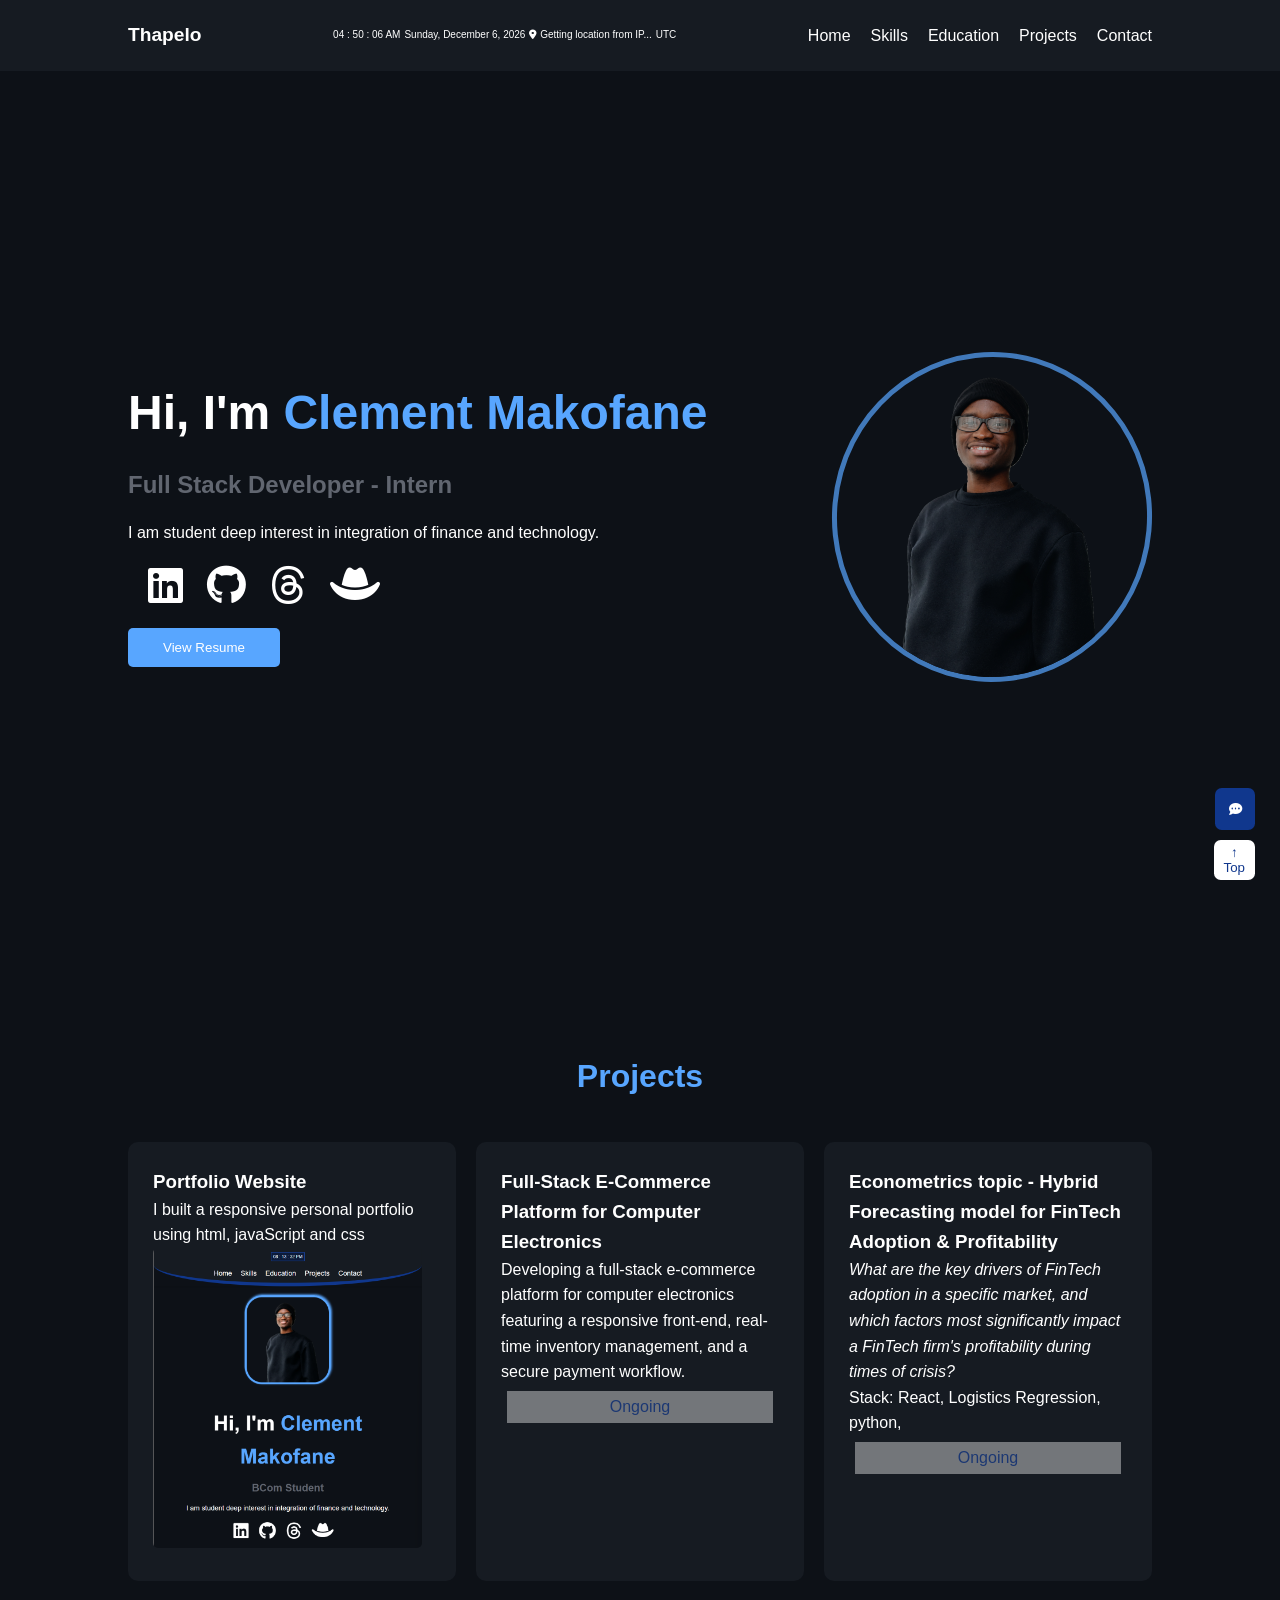
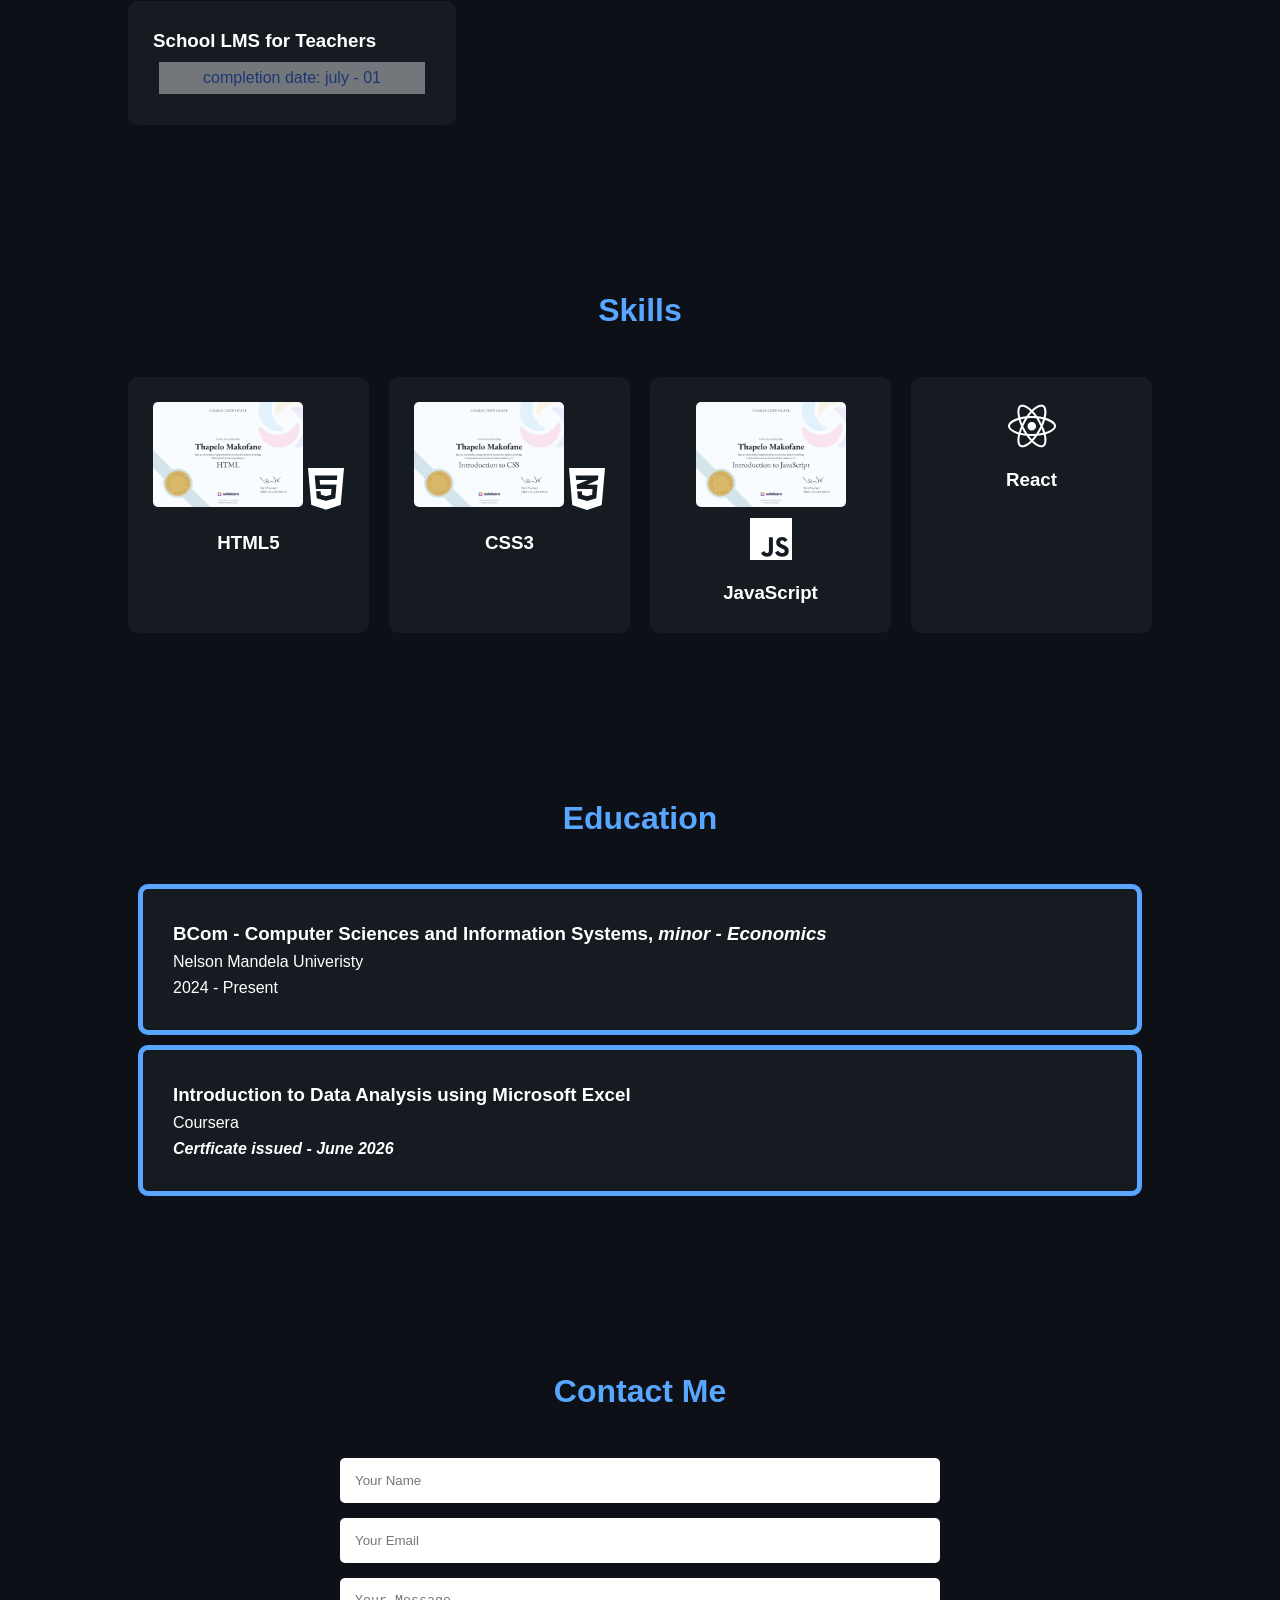
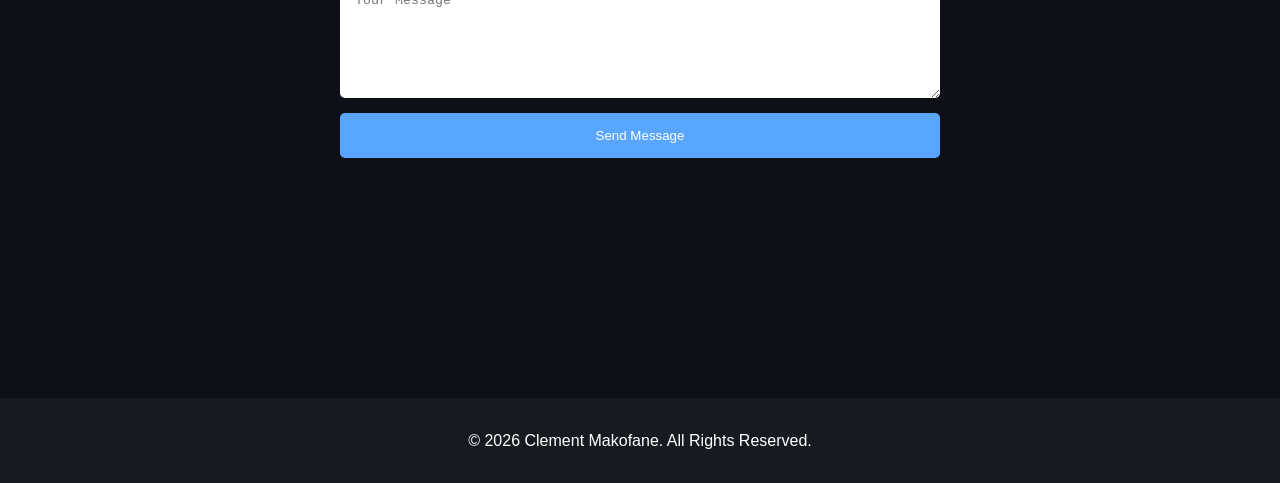
==== commit fce1095f: "new changes" ====
--- a/pages/index.html
+++ b/pages/index.html
@@ -122,9 +122,9 @@
 
                 <p>
                     I built a responsive personal portfolio using 
-                    html, JavaScript, css, and JQuery.
-                </p>
-                <img src="/images/" alt="">
+                    html, javaScript and css
+                </p>
+                <img src="/images/pictures/image.png" alt="">
                 <!-- <p>Ongoing</p> -->
             </div>
 
--- a/styling/style.css
+++ b/styling/style.css
@@ -10,15 +10,15 @@
 }
 
 body{
-    background:#0d1117;
+    /* background:#0d1117; */
     color:white;
     font-family:Arial, Helvetica, sans-serif;
     line-height:1.6;
 }
-/* body {
+body {
     background:#0d1117;
-    /* opacity: ; 
-} */
+    opacity:1;
+}
 
 section{
     padding:80px 10%;
@@ -243,6 +243,14 @@
     background:#161b22;
     padding:25px;
     border-radius:10px;
+    
+}
+.project-card img {
+    min-width: 100px;
+    max-height: 300px;
+    border-radius: 5px;
+    align-self: center;
+    align-items: center;
 }
 .project-card p:nth-child(3){
     color: #2563eb;
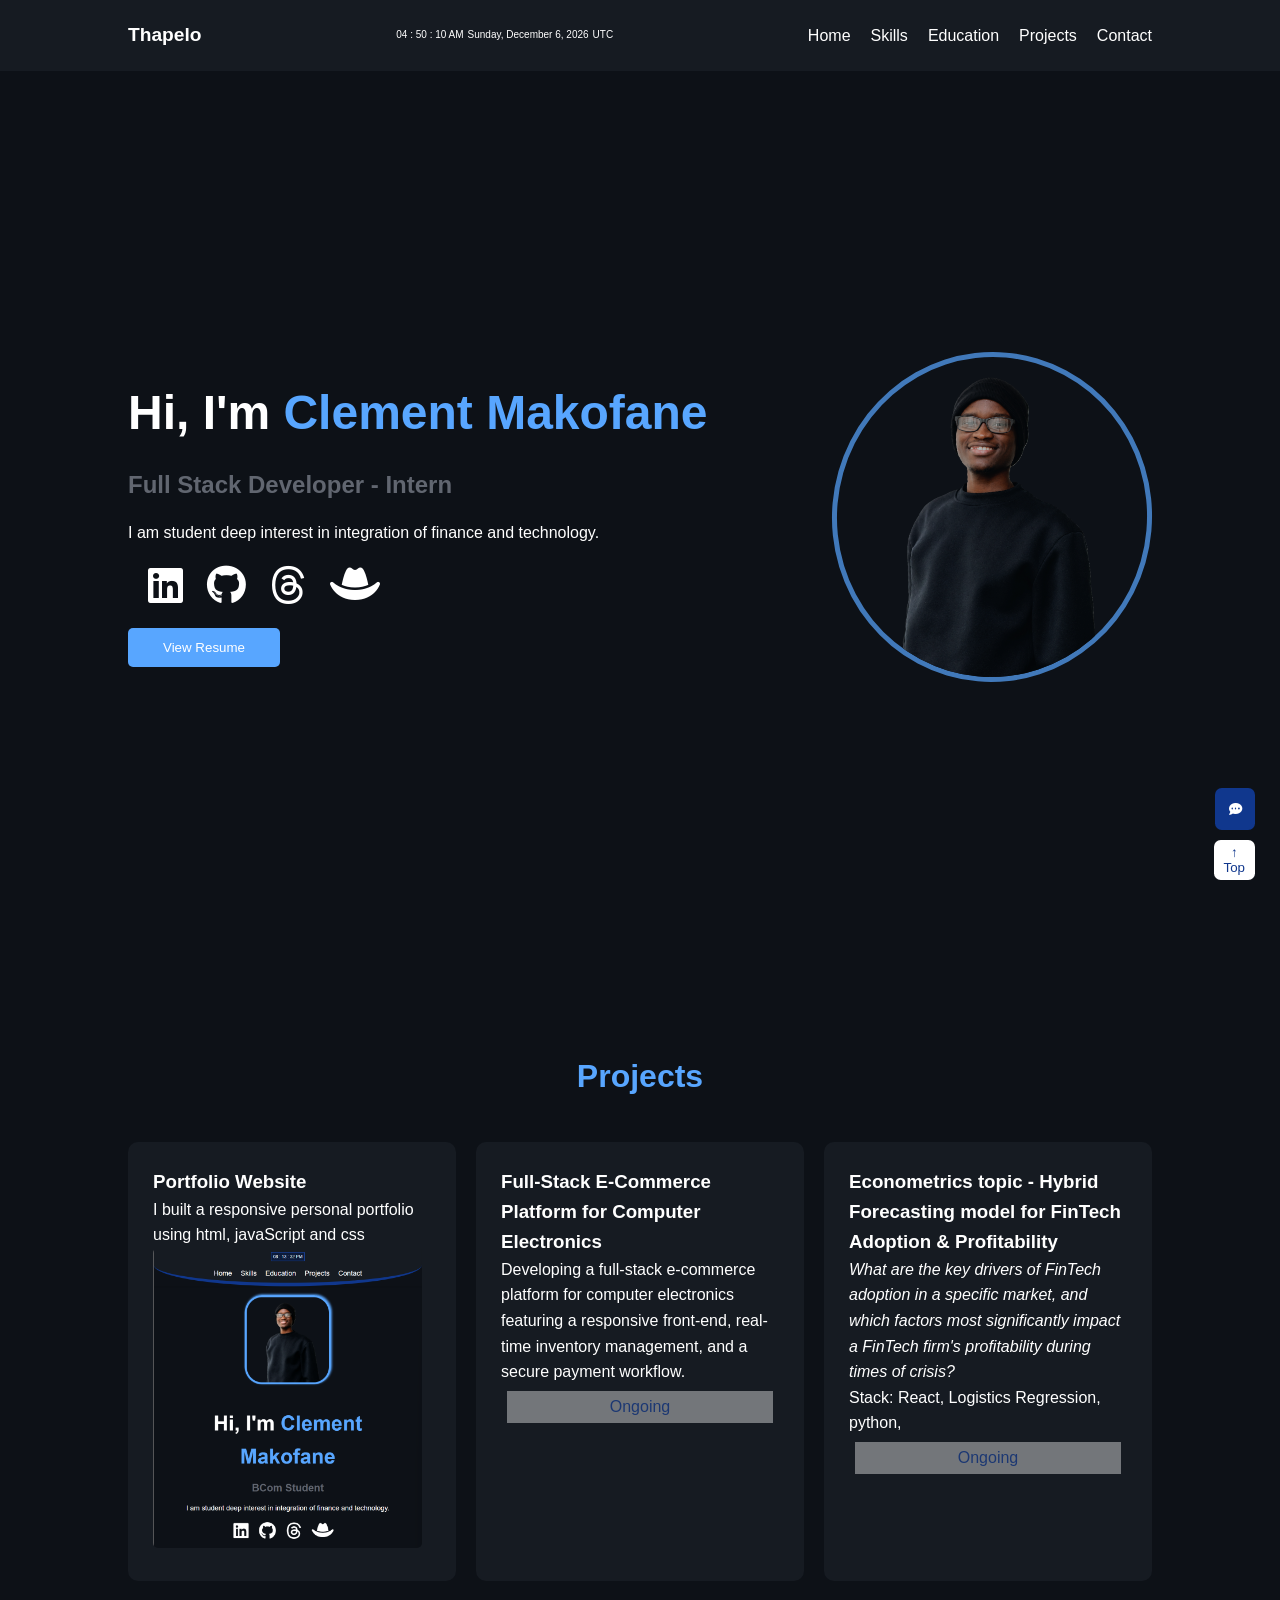
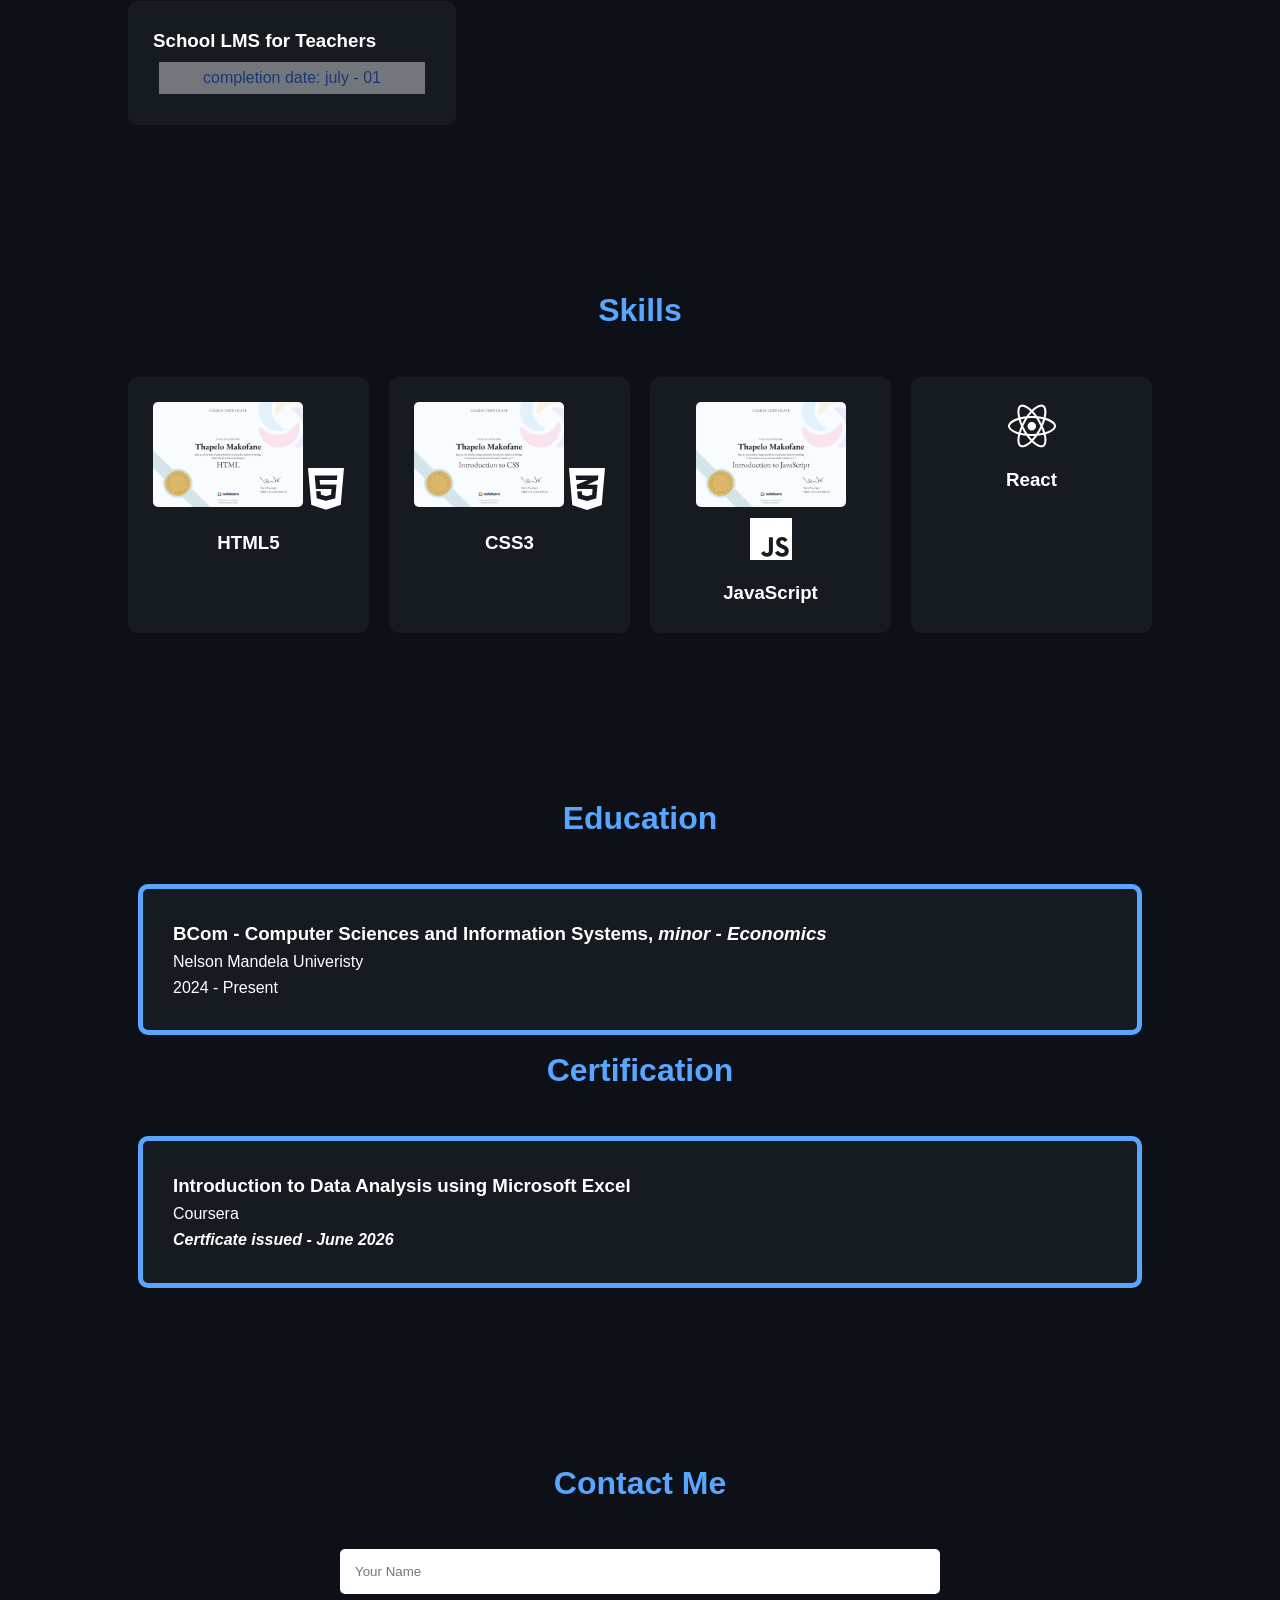
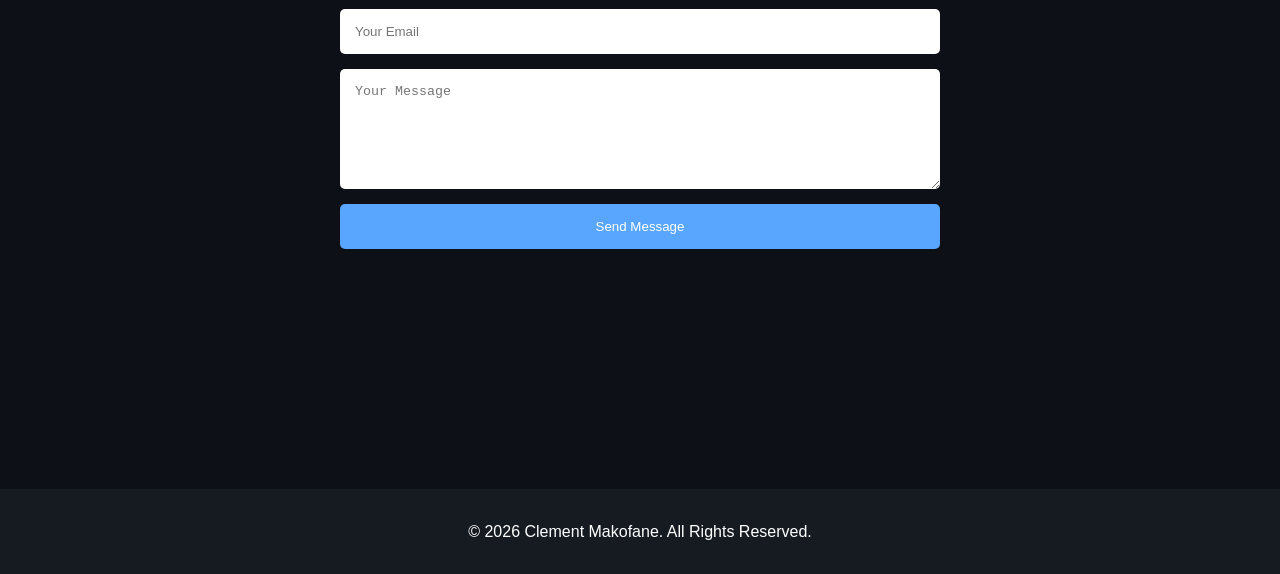
==== commit 20510a75: "ipdates" ====
--- a/pages/index.html
+++ b/pages/index.html
@@ -32,10 +32,10 @@
                     <span id="ampm">AM</span>
                 </div>
                 <div id="date-display">Loading...</div>
-                <div id="location-display">
+                <!-- <div id="location-display">
                     <span id="location-icon"><i class="fa-solid fa-location-dot"></i></span>
                     <span id="location-text">Detection your location</span>
-                </div>
+                </div> -->
                 <div id="timezone-display"></div>
             </div>
 
@@ -218,10 +218,10 @@
             </p>
             
         </div>
+        <h2 class="section-title">Certification</h2>
         <div class="card">
-
-            <h3>Introduction to Data Analysis using Microsoft Excel</h3>
-            <a href="https://www.coursera.org/account/accomplishments/records/GVTAS8W2ZGK1">
+            <a href="https://www.coursera.org/account/accomplishments/records/GVTAS8W2ZGK1" target="_blank">
+                <h3>Introduction to Data Analysis using Microsoft Excel</h3>
                 <p>
                     Coursera 
                     <h4><i>Certficate issued - June 2026</i></h4>
--- a/styling/style.css
+++ b/styling/style.css
@@ -28,6 +28,10 @@
     /* timeline-trigger: --trigger view entry 100% exit 0%;
     animation-trigger: --trigger play-forward play-backwards; */
 }
+/* section:active {
+    transform: translateX(50px);
+    transition: 2s;
+} */
 @keyframes fade-section-in {
     0% {
         opacity: 0.5;
@@ -181,7 +185,11 @@
     background:#58a6ff;
     color:white;
 }
-
+.btnDownLoad button:active {
+    background-color: #fff1;
+    color: #58a6ff;
+}
+ 
 /* About section */
 
 .card{
@@ -318,17 +326,34 @@
         padding-bottom: 0.6em ;
         border-bottom:solid #10378d 0.5em;
     }
-    .navbar:hover {
+    /* .navbar:hover {
         background-color: #58a6ff;
         opacity: 0.9;
-    }
-    .nav-links a:hover {
-        color: #0d1117;
-    }
+    } */
+     /* .nav-links a {
+        transform: transform 1s;
+     }
+    .nav-links a:active { 
+        /* active for element when pressed
+        background-color: #0c1b3a;
+        color: #fff;
+        border: 1px solid #fff;
+        border-radius: 2px;
+        padding: 0.4em;
+        transform: rotate(45deg); translate(0,-10px);
+    } */ 
     .hero-image img {
         width:200px;
         border-radius:20%;
-        animation: float 1s ease-in-out  infinite alternate both;
+        animation: float 1s ease-in-out infinite alternate both;
+    }
+    .hero-image {
+        transform: scale(1) translate(0,0);
+        transition: transform 3s;
+    }
+    .hero-image:hover {
+        transform: scale(1.5) translate(0,20px);
+        transition: transform 3s;
     }
     .skill-card img {
         display: none;
@@ -336,16 +361,17 @@
     @keyframes float {
     0% {
         transform: translateY(-5px);
-        /* transform: rotate(5deg); */
+        transform: rotate(5deg);
         transition: all 1s;
         box-shadow: -2px 2px 5px #58a6ff;
     }
     100% {
         transform: translateY(5px);
-        /* transform: rotate(5deg); */
+        transform: rotate(-5deg);
         transition: all 2s;
         box-shadow: 2px -2px 5px #58a6ff;
-    }}
+    }
+}
     
 
     .hero-content{
